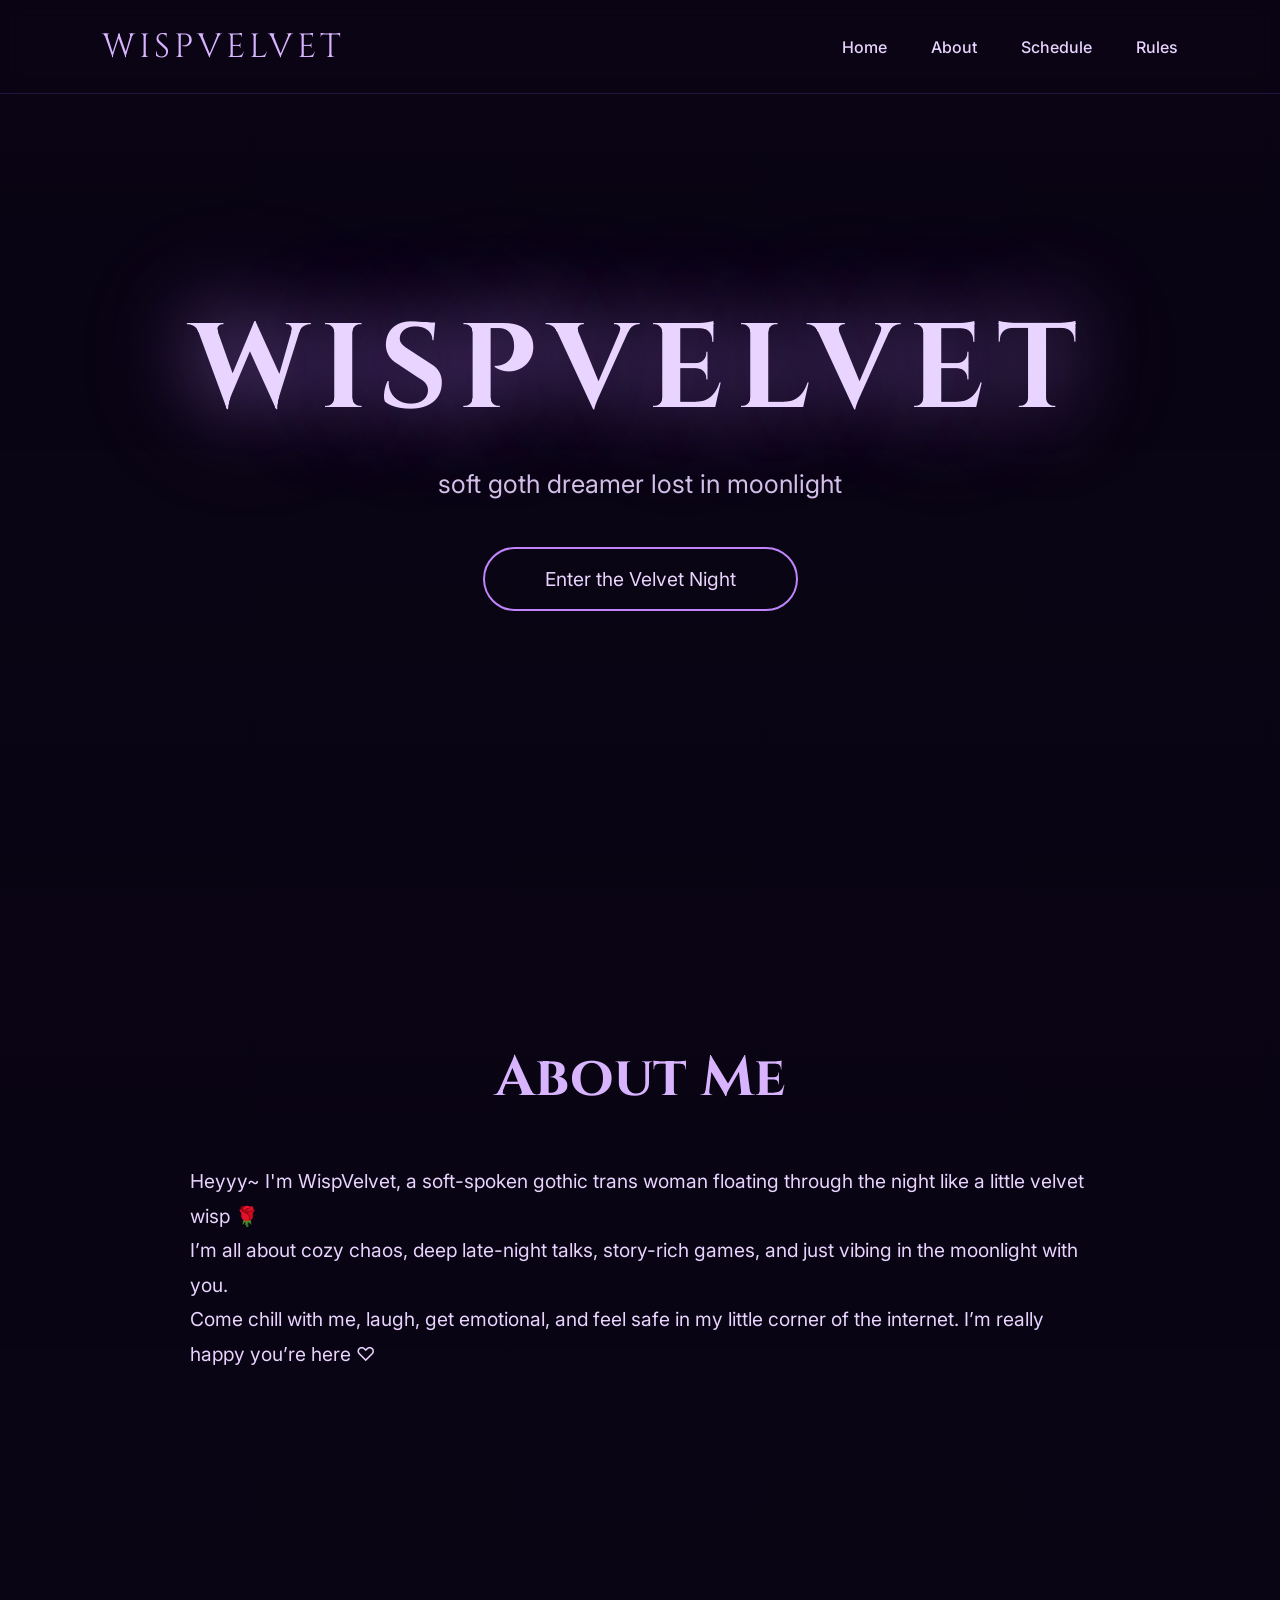
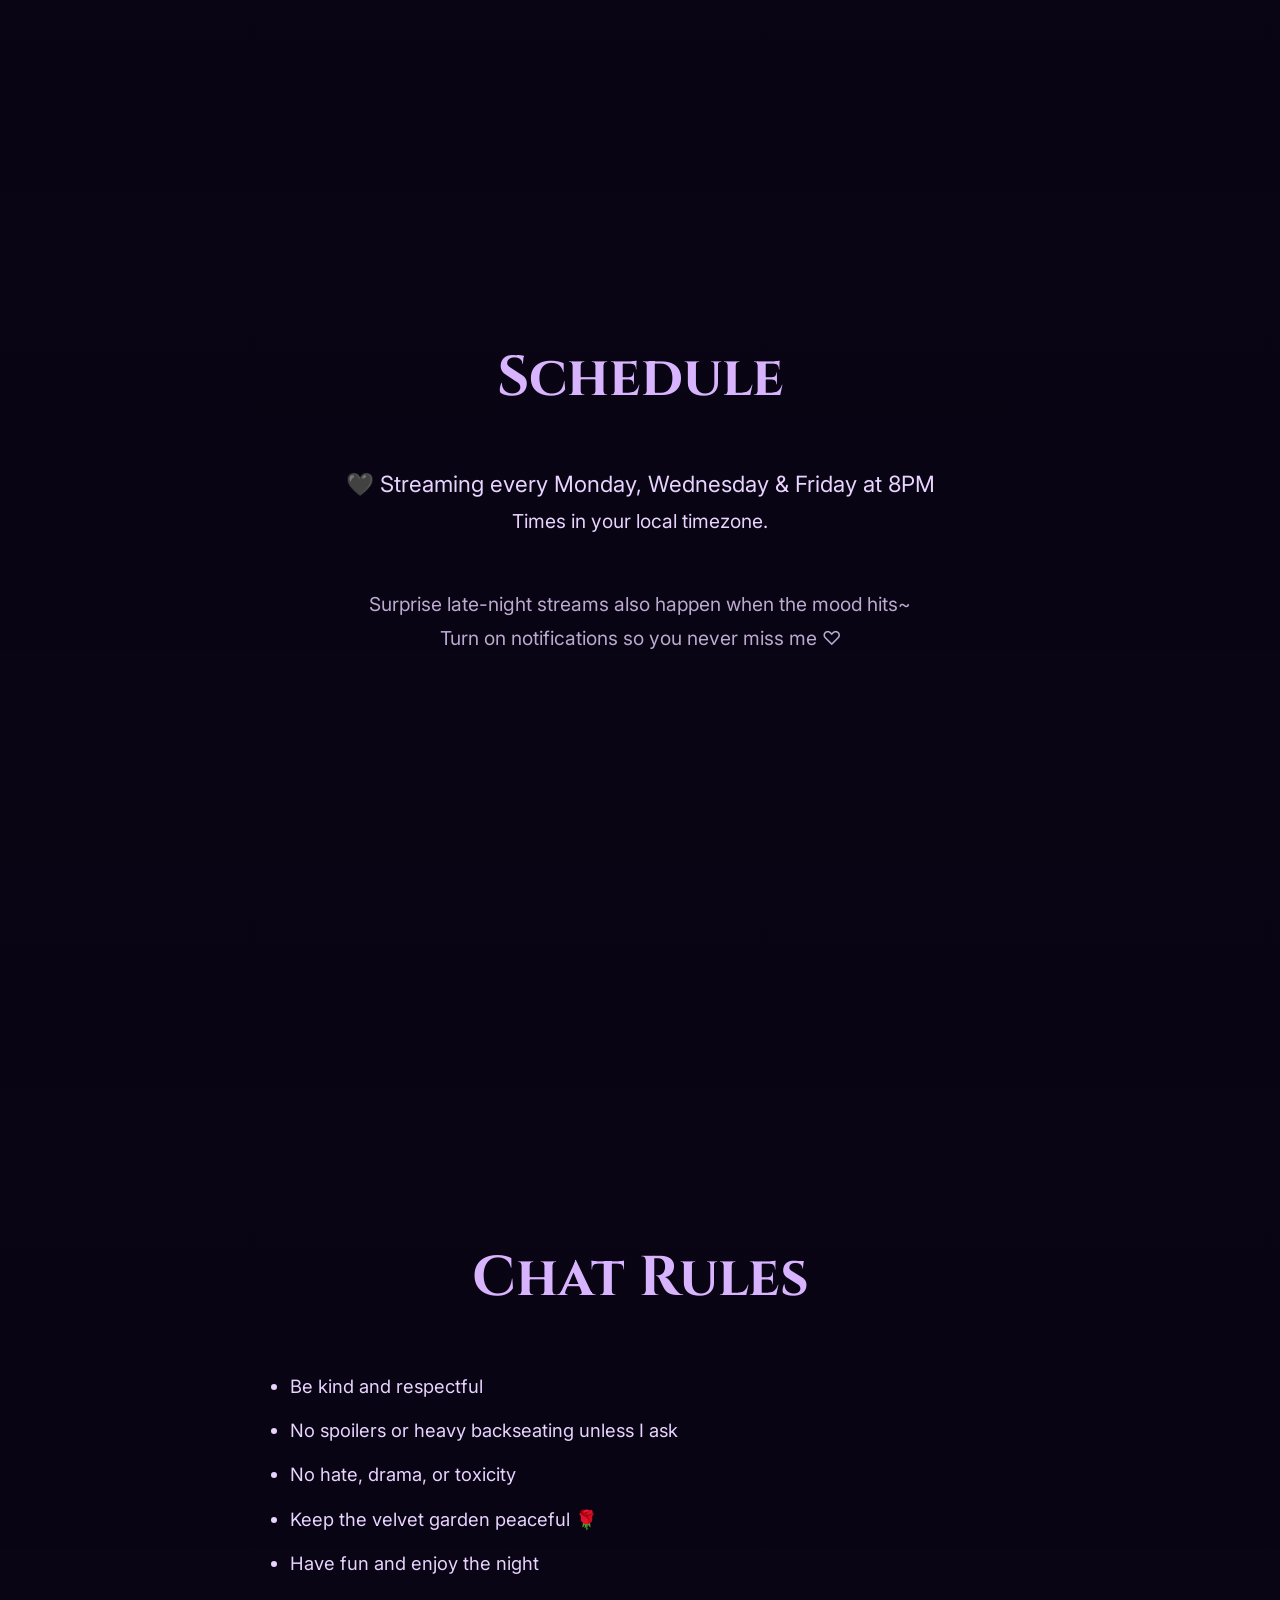
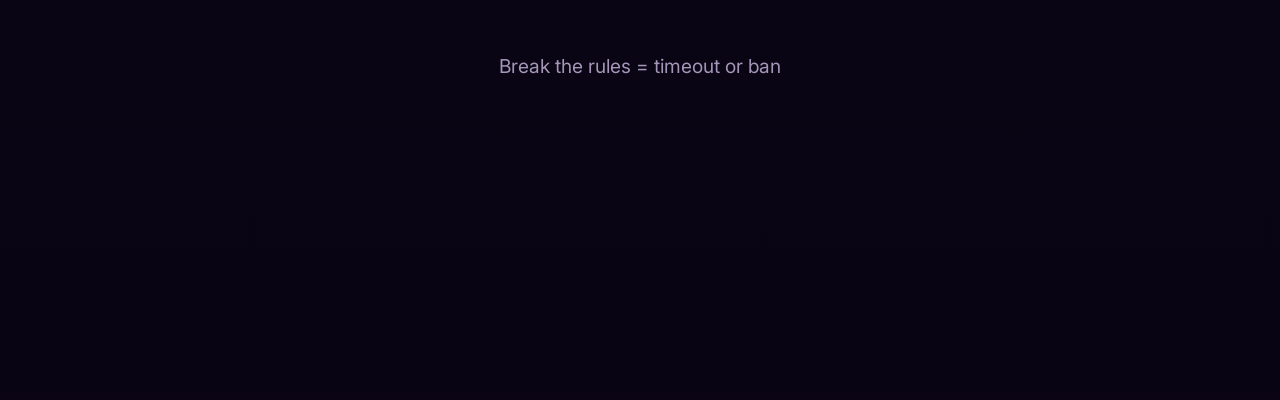
==== index.html @ eb444c5b "pretty particles" ====
<!DOCTYPE html>
<html lang="en">
<head>
    <meta charset="UTF-8">
    <meta name="viewport" content="width=device-width, initial-scale=1.0">
    <title>WispVelvet</title>
    <link href="https://fonts.googleapis.com/css2?family=Cinzel:wght@400;700&family=Inter:wght@300;400&display=swap" rel="stylesheet">
    <style>
        :root {
            --purple: #8b5cf6;
            --dark: #0a0514;
        }

        * { margin: 0; padding: 0; box-sizing: border-box; }

        html { scroll-behavior: smooth; }

        body {
            font-family: 'Inter', sans-serif;
            background: var(--dark);
            color: #e8d4ff;
            overflow-x: hidden;
        }

        /* Particles */
        .particles {
            position: fixed;
            top: 0; left: 0; width: 100%; height: 100%;
            pointer-events: none;
            z-index: 1;
        }

        .particle {
            position: absolute;
            background: #c084fc;
            border-radius: 50%;
            opacity: 0;
            animation: float linear infinite, fadeInOut linear infinite, driftTwinkle linear infinite;
        }

        @keyframes float {
            0% { transform: translateY(100vh) scale(0.6); }
            100% { transform: translateY(-100px) scale(1.4); }
        }

        @keyframes fadeInOut {
            0%, 100% { opacity: 0; }
            50% { opacity: 0.6; }
        }

        @keyframes driftTwinkle {
            0% { transform: translateX(0) scale(1); opacity: 0.2; }
            50% { transform: translateX(10px) scale(1.2); opacity: 0.6; }
            100% { transform: translateX(-10px) scale(0.9); opacity: 0; }
        }

        /* Header */
        header {
            position: fixed;
            top: 0; width: 100%;
            padding: 1.5rem 8%;
            display: flex;
            justify-content: space-between;
            align-items: center;
            background: rgba(10, 5, 20, 0.9);
            backdrop-filter: blur(10px);
            z-index: 100;
            border-bottom: 1px solid rgba(139, 92, 246, 0.2);
        }

        .logo {
            font-family: 'Cinzel', serif;
            font-size: 2.1rem;
            letter-spacing: 4px;
            color: #d8b4fe;
        }

        nav a {
            color: #e8d4ff;
            text-decoration: none;
            margin-left: 2.5rem;
            font-weight: 500;
        }

        nav a:hover { color: #c084fc; }

        /* Sections */
        section {
            min-height: 100vh;
            padding: 140px 8% 100px;
            position: relative;
            z-index: 2;
            background: linear-gradient(to bottom, rgba(10,5,20,0.9), rgba(10,5,20,0.7));
        }

        /* Hero */
        .hero {
            display: flex;
            flex-direction: column;
            justify-content: center;
            align-items: center;
            text-align: center;
            min-height: 100vh;
            padding: 0 8%;
            position: relative;
            z-index: 2;
        }

        .hero h1 {
            font-family: 'Cinzel', serif;
            font-size: 7.5rem;
            letter-spacing: 12px;
            text-shadow: 0 0 80px rgba(192,132,252,0.8), 0 0 150px rgba(192,132,252,0.3);
            animation: pulseGlow 3s infinite alternate;
        }

        @keyframes pulseGlow {
            0% { text-shadow: 0 0 80px rgba(192,132,252,0.6), 0 0 150px rgba(192,132,252,0.2); }
            100% { text-shadow: 0 0 120px rgba(192,132,252,1), 0 0 200px rgba(192,132,252,0.4); }
        }

        .hero p {
            font-size: 1.6rem;
            max-width: 720px;
            opacity: 0.9;
            margin: 1rem 0 2rem;
        }

        .btn {
            display: inline-block;
            padding: 18px 60px;
            border: 2px solid #c084fc;
            color: #e8d4ff;
            text-decoration: none;
            border-radius: 50px;
            font-size: 1.2rem;
            transition: all 0.4s;
            animation: floatBtn 3s infinite alternate;
            margin-top: 1rem;
        }

        .btn:hover {
            background: #c084fc;
            color: #0a0514;
            box-shadow: 0 0 50px rgba(192,132,252,0.9);
        }

        @keyframes floatBtn {
            0% { transform: translateY(0); }
            100% { transform: translateY(-8px); }
        }

        h2 {
            font-family: 'Cinzel', serif;
            font-size: 3.5rem;
            text-align: center;
            margin-bottom: 3rem;
            color: #d8b4fe;
        }

        .content {
            max-width: 900px;
            margin: 0 auto;
            line-height: 1.8;
            font-size: 1.2rem;
        }

        ul {
            line-height: 2.4;
            font-size: 1.15rem;
        }

        /* Responsive */
        @media (max-width: 768px) {
            .hero h1 { font-size: 4.5rem; letter-spacing: 6px; }
            nav a { margin-left: 1.2rem; }
        }
    </style>
</head>
<body>

    <div class="particles" id="particles"></div>

    <header>
        <div class="logo">WISPVELVET</div>
        <nav>
            <a href="#home">Home</a>
            <a href="#about">About</a>
            <a href="#schedule">Schedule</a>
            <a href="#rules">Rules</a>
        </nav>
    </header>

    <!-- HERO -->
    <section id="home" class="hero">
        <h1>WISPVELVET</h1>
        <p>soft goth dreamer lost in moonlight</p>
        <a href="#about" class="btn">Enter the Velvet Night</a>
    </section>

    <!-- ABOUT -->
    <section id="about">
        <h2>About Me</h2>
        <div class="content">
            <p>Heyyy~ I'm WispVelvet, a soft-spoken gothic trans woman floating through the night like a little velvet wisp 🌹</p>
            <p>I’m all about cozy chaos, deep late-night talks, story-rich games, and just vibing in the moonlight with you.</p>
            <p>Come chill with me, laugh, get emotional, and feel safe in my little corner of the internet. I’m really happy you’re here ♡</p>
        </div>
    </section>

    <!-- SCHEDULE -->
    <section id="schedule">
        <h2>Schedule</h2>
        <div class="content" style="text-align:center;">
            <p style="font-size:1.4rem;">🖤 Streaming every Monday, Wednesday & Friday at 8PM</p>
            <p>Times in your local timezone.</p>
            <p style="margin-top:3rem; opacity:0.8;">
                Surprise late-night streams also happen when the mood hits~<br>
                Turn on notifications so you never miss me ♡
            </p>
        </div>
    </section>

    <!-- RULES -->
    <section id="rules">
        <h2>Chat Rules</h2>
        <div class="content" style="max-width:700px; margin:0 auto;">
            <ul>
                <li>Be kind and respectful</li>
                <li>No spoilers or heavy backseating unless I ask</li>
                <li>No hate, drama, or toxicity</li>
                <li>Keep the velvet garden peaceful 🌹</li>
                <li>Have fun and enjoy the night</li>
            </ul>
            <p style="text-align:center; margin-top:4rem; opacity:0.7;">
                Break the rules = timeout or ban
            </p>
        </div>
    </section>

    <!-- PARTICLE SCRIPT -->
    <script>
        function createParticle() {
            const p = document.createElement('div');
            p.classList.add('particle');
            const size = Math.random() * 6 + 3;
            p.style.width = `${size}px`;
            p.style.height = `${size}px`;
            p.style.left = `${Math.random() * 100}vw`;
            
            const duration = Math.random() * 25 + 18;
            const driftDuration = duration * (0.8 + Math.random() * 0.4);
            
            p.style.animationDuration = `${duration}s, ${duration}s, ${driftDuration}s`;
            document.getElementById('particles').appendChild(p);
            
            setTimeout(() => p.remove(), duration * 1000);
        }

        setInterval(createParticle, 120);
        for(let i = 0; i < 35; i++) setTimeout(createParticle, i * 100);
    </script>

</body>
</html>
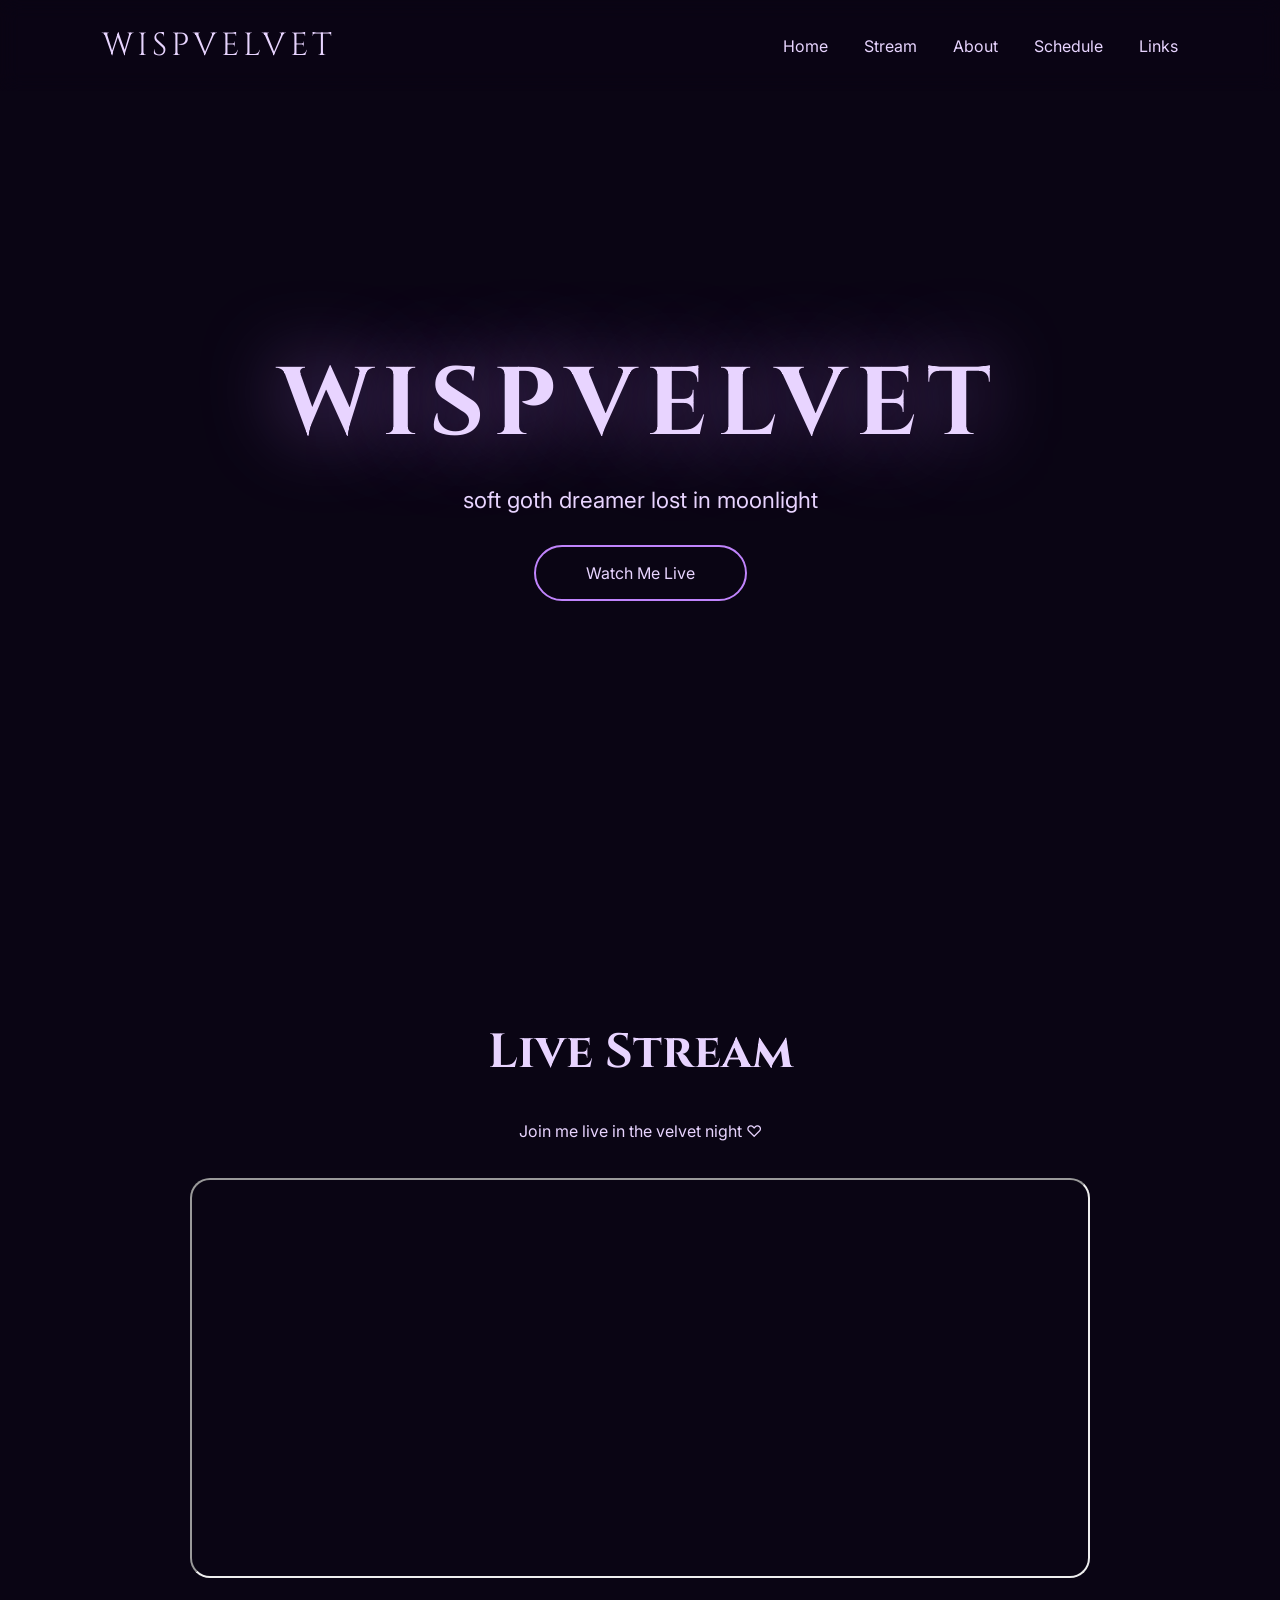
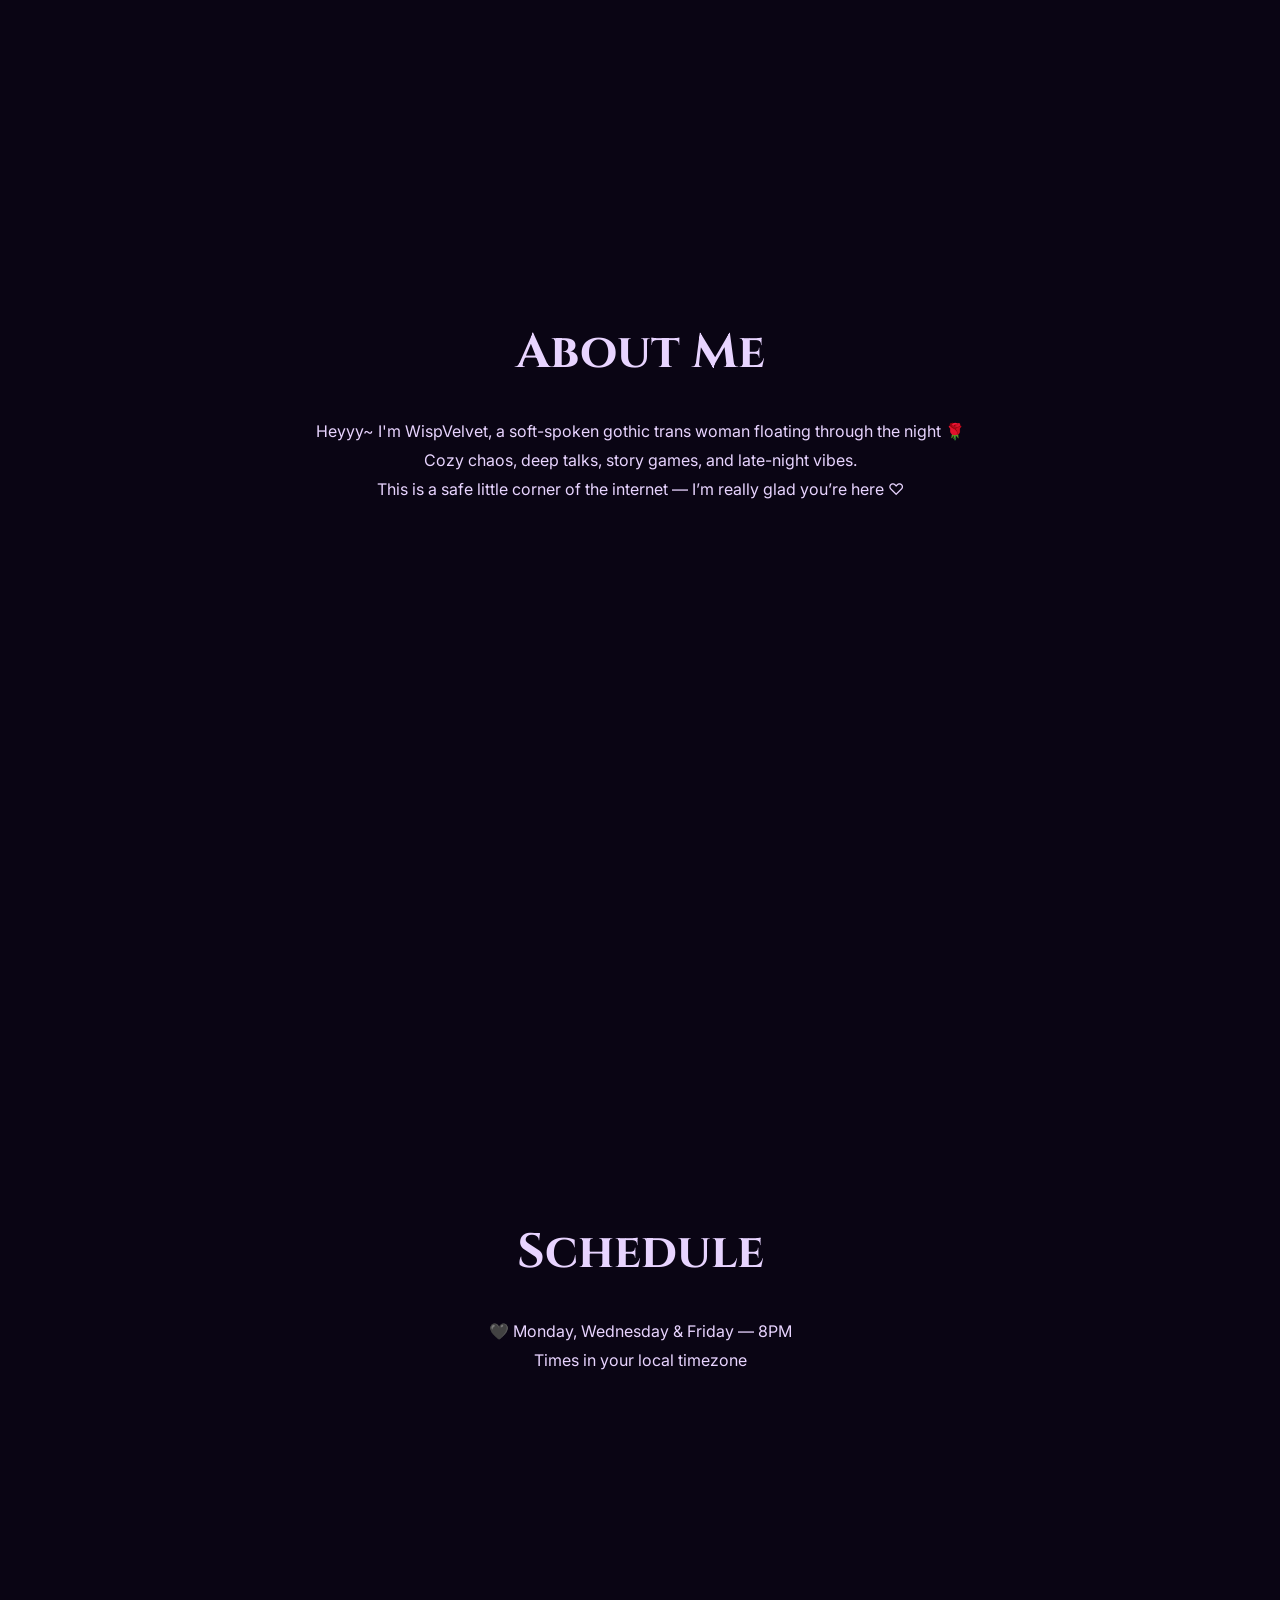
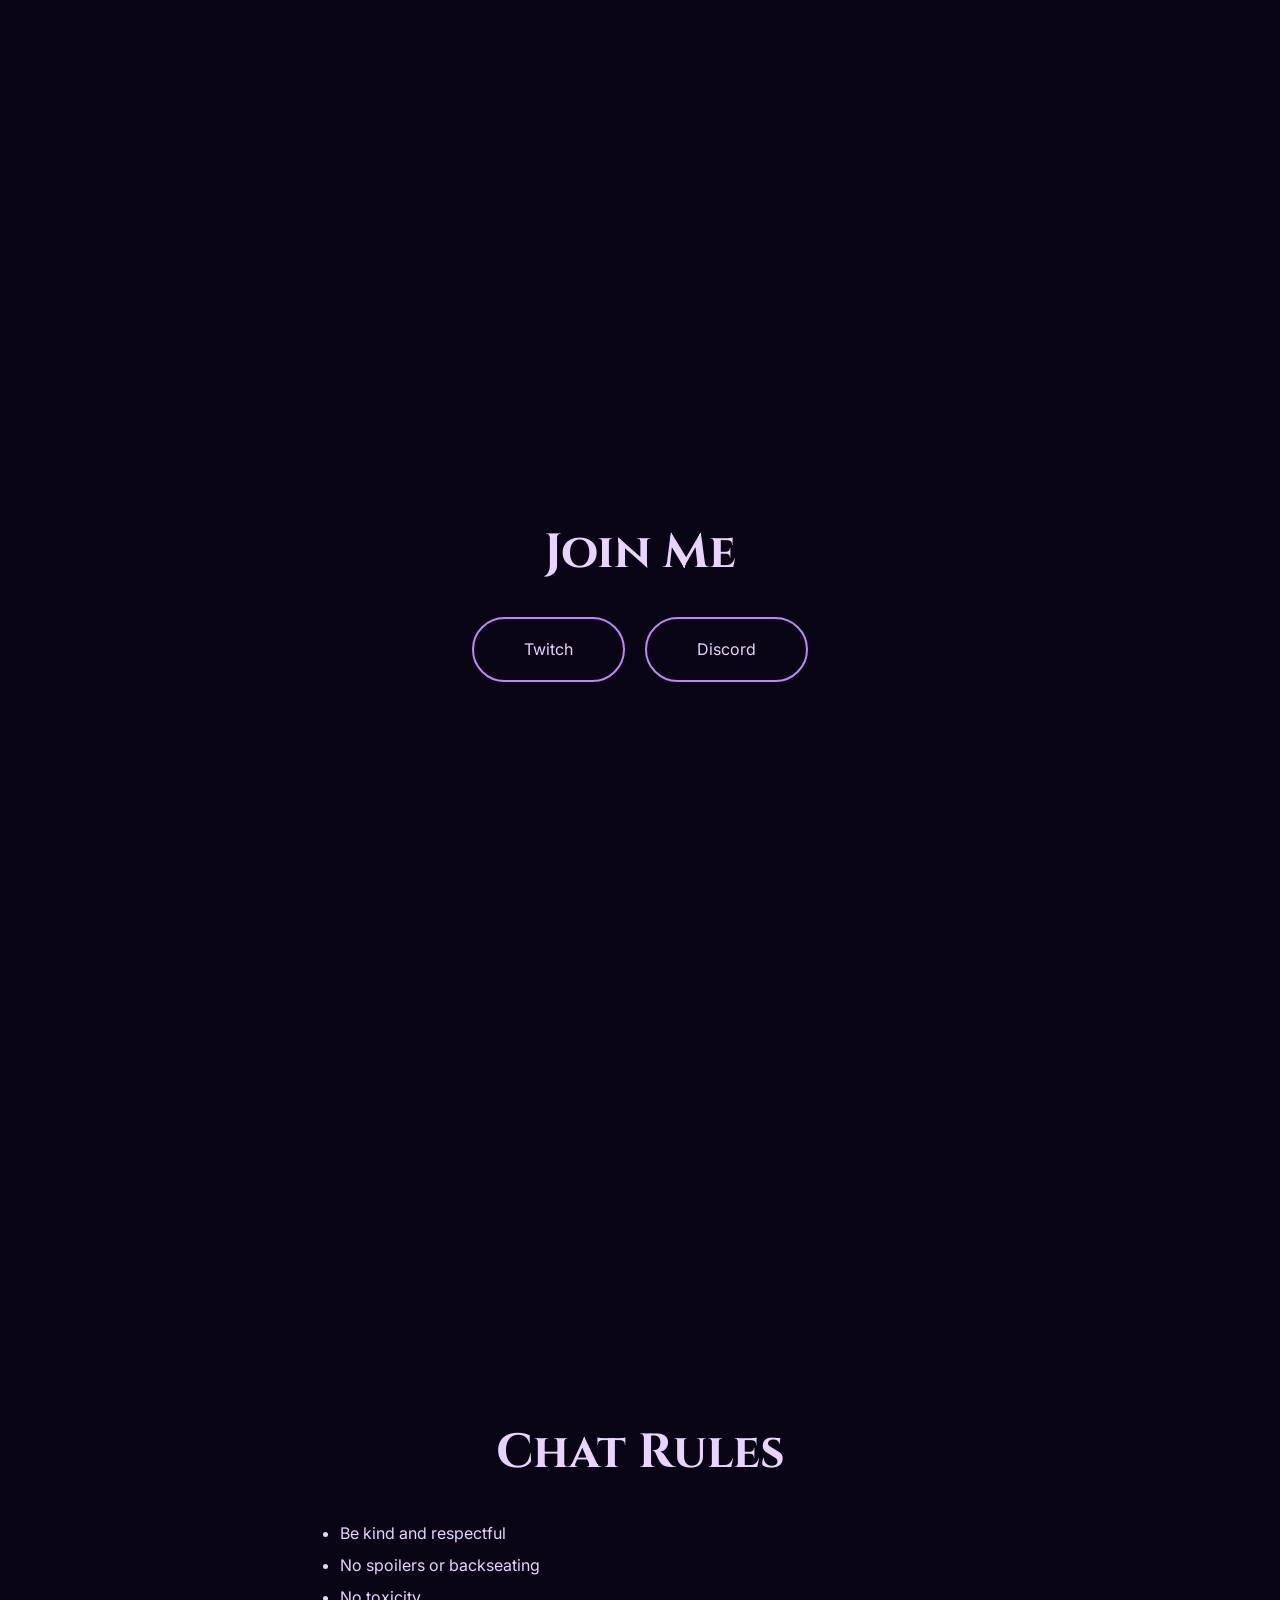
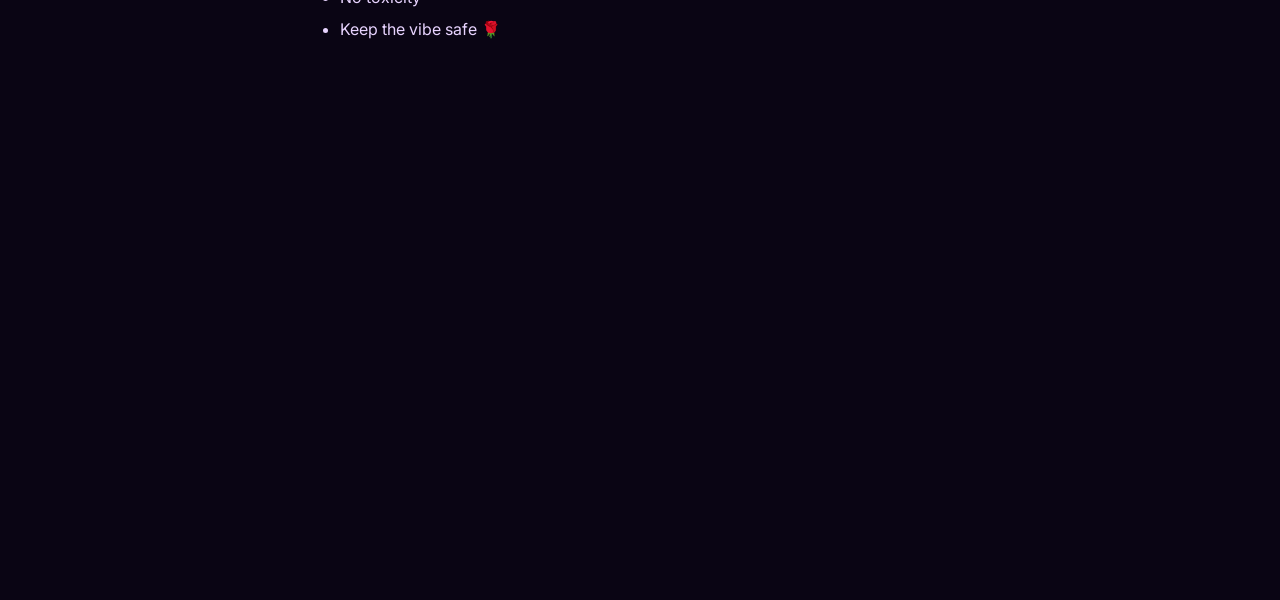
==== commit 2fe79761: "upgrades" ====
--- a/index.html
+++ b/index.html
@@ -1,265 +1,269 @@
 <!DOCTYPE html>
 <html lang="en">
 <head>
-    <meta charset="UTF-8">
-    <meta name="viewport" content="width=device-width, initial-scale=1.0">
-    <title>WispVelvet</title>
-    <link href="https://fonts.googleapis.com/css2?family=Cinzel:wght@400;700&family=Inter:wght@300;400&display=swap" rel="stylesheet">
-    <style>
-        :root {
-            --purple: #8b5cf6;
-            --dark: #0a0514;
-        }
-
-        * { margin: 0; padding: 0; box-sizing: border-box; }
-
-        html { scroll-behavior: smooth; }
-
-        body {
-            font-family: 'Inter', sans-serif;
-            background: var(--dark);
-            color: #e8d4ff;
-            overflow-x: hidden;
-        }
-
-        /* Particles */
-        .particles {
-            position: fixed;
-            top: 0; left: 0; width: 100%; height: 100%;
-            pointer-events: none;
-            z-index: 1;
-        }
-
-        .particle {
-            position: absolute;
-            background: #c084fc;
-            border-radius: 50%;
-            opacity: 0;
-            animation: float linear infinite, fadeInOut linear infinite, driftTwinkle linear infinite;
-        }
-
-        @keyframes float {
-            0% { transform: translateY(100vh) scale(0.6); }
-            100% { transform: translateY(-100px) scale(1.4); }
-        }
-
-        @keyframes fadeInOut {
-            0%, 100% { opacity: 0; }
-            50% { opacity: 0.6; }
-        }
-
-        @keyframes driftTwinkle {
-            0% { transform: translateX(0) scale(1); opacity: 0.2; }
-            50% { transform: translateX(10px) scale(1.2); opacity: 0.6; }
-            100% { transform: translateX(-10px) scale(0.9); opacity: 0; }
-        }
-
-        /* Header */
-        header {
-            position: fixed;
-            top: 0; width: 100%;
-            padding: 1.5rem 8%;
-            display: flex;
-            justify-content: space-between;
-            align-items: center;
-            background: rgba(10, 5, 20, 0.9);
-            backdrop-filter: blur(10px);
-            z-index: 100;
-            border-bottom: 1px solid rgba(139, 92, 246, 0.2);
-        }
-
-        .logo {
-            font-family: 'Cinzel', serif;
-            font-size: 2.1rem;
-            letter-spacing: 4px;
-            color: #d8b4fe;
-        }
-
-        nav a {
-            color: #e8d4ff;
-            text-decoration: none;
-            margin-left: 2.5rem;
-            font-weight: 500;
-        }
-
-        nav a:hover { color: #c084fc; }
-
-        /* Sections */
-        section {
-            min-height: 100vh;
-            padding: 140px 8% 100px;
-            position: relative;
-            z-index: 2;
-            background: linear-gradient(to bottom, rgba(10,5,20,0.9), rgba(10,5,20,0.7));
-        }
-
-        /* Hero */
-        .hero {
-            display: flex;
-            flex-direction: column;
-            justify-content: center;
-            align-items: center;
-            text-align: center;
-            min-height: 100vh;
-            padding: 0 8%;
-            position: relative;
-            z-index: 2;
-        }
-
-        .hero h1 {
-            font-family: 'Cinzel', serif;
-            font-size: 7.5rem;
-            letter-spacing: 12px;
-            text-shadow: 0 0 80px rgba(192,132,252,0.8), 0 0 150px rgba(192,132,252,0.3);
-            animation: pulseGlow 3s infinite alternate;
-        }
-
-        @keyframes pulseGlow {
-            0% { text-shadow: 0 0 80px rgba(192,132,252,0.6), 0 0 150px rgba(192,132,252,0.2); }
-            100% { text-shadow: 0 0 120px rgba(192,132,252,1), 0 0 200px rgba(192,132,252,0.4); }
-        }
-
-        .hero p {
-            font-size: 1.6rem;
-            max-width: 720px;
-            opacity: 0.9;
-            margin: 1rem 0 2rem;
-        }
-
-        .btn {
-            display: inline-block;
-            padding: 18px 60px;
-            border: 2px solid #c084fc;
-            color: #e8d4ff;
-            text-decoration: none;
-            border-radius: 50px;
-            font-size: 1.2rem;
-            transition: all 0.4s;
-            animation: floatBtn 3s infinite alternate;
-            margin-top: 1rem;
-        }
-
-        .btn:hover {
-            background: #c084fc;
-            color: #0a0514;
-            box-shadow: 0 0 50px rgba(192,132,252,0.9);
-        }
-
-        @keyframes floatBtn {
-            0% { transform: translateY(0); }
-            100% { transform: translateY(-8px); }
-        }
-
-        h2 {
-            font-family: 'Cinzel', serif;
-            font-size: 3.5rem;
-            text-align: center;
-            margin-bottom: 3rem;
-            color: #d8b4fe;
-        }
-
-        .content {
-            max-width: 900px;
-            margin: 0 auto;
-            line-height: 1.8;
-            font-size: 1.2rem;
-        }
-
-        ul {
-            line-height: 2.4;
-            font-size: 1.15rem;
-        }
-
-        /* Responsive */
-        @media (max-width: 768px) {
-            .hero h1 { font-size: 4.5rem; letter-spacing: 6px; }
-            nav a { margin-left: 1.2rem; }
-        }
-    </style>
+<meta charset="UTF-8">
+<meta name="viewport" content="width=device-width, initial-scale=1.0">
+<title>WispVelvet</title>
+
+<link href="https://fonts.googleapis.com/css2?family=Cinzel:wght@400;700&family=Inter:wght@300;400&display=swap" rel="stylesheet">
+
+<style>
+:root {
+    --purple: #c084fc;
+    --dark: #0a0514;
+}
+
+* { margin: 0; padding: 0; box-sizing: border-box; }
+html { scroll-behavior: smooth; }
+
+body {
+    font-family: 'Inter', sans-serif;
+    background: var(--dark);
+    color: #e8d4ff;
+    overflow-x: hidden;
+}
+
+/* HEADER */
+header {
+    position: fixed;
+    top: 0;
+    width: 100%;
+    padding: 1.5rem 8%;
+    display: flex;
+    justify-content: space-between;
+    align-items: center;
+    background: rgba(10,5,20,0.9);
+    backdrop-filter: blur(10px);
+    z-index: 100;
+}
+
+.logo {
+    font-family: 'Cinzel', serif;
+    font-size: 2rem;
+    letter-spacing: 4px;
+}
+
+nav a {
+    margin-left: 2rem;
+    color: #e8d4ff;
+    text-decoration: none;
+}
+
+nav a:hover { color: var(--purple); }
+
+/* SECTIONS */
+section {
+    min-height: 100vh;
+    padding: 120px 8% 80px;
+}
+
+/* HERO */
+.hero {
+    display: flex;
+    flex-direction: column;
+    justify-content: center;
+    align-items: center;
+    text-align: center;
+
+    min-height: 100vh;
+}
+
+.hero h1 {
+    font-family: 'Cinzel';
+    font-size: 6rem;
+    letter-spacing: 10px;
+
+    text-shadow: 0 0 80px rgba(192,132,252,0.7);
+}
+
+.hero p {
+    font-size: 1.4rem;
+    margin: 1rem 0 2rem;
+}
+
+/* BUTTON */
+.btn {
+    display: inline-block;
+    padding: 16px 50px;
+    border: 2px solid var(--purple);
+    border-radius: 50px;
+    text-decoration: none;
+    color: #e8d4ff;
+    transition: 0.3s;
+}
+
+.btn:hover {
+    background: var(--purple);
+    color: #0a0514;
+    box-shadow: 0 0 40px rgba(192,132,252,0.8);
+}
+
+/* TITLES */
+h2 {
+    font-family: 'Cinzel';
+    font-size: 3rem;
+    text-align: center;
+    margin-bottom: 2rem;
+}
+
+/* CONTENT */
+.content {
+    max-width: 900px;
+    margin: auto;
+    text-align: center;
+    line-height: 1.8;
+}
+
+/* STREAM */
+iframe {
+    border-radius: 20px;
+    margin-top: 2rem;
+}
+
+/* LINKS */
+.link-buttons {
+    display: flex;
+    justify-content: center;
+    gap: 20px;
+    flex-wrap: wrap;
+    margin-top: 2rem;
+}
+
+/* RULES */
+ul {
+    text-align: left;
+    max-width: 600px;
+    margin: auto;
+    line-height: 2;
+}
+
+/* PARTICLES */
+.particles {
+    position: fixed;
+    width: 100%;
+    height: 100%;
+    z-index: 0;
+    pointer-events: none;
+}
+
+.particle {
+    position: absolute;
+    background: var(--purple);
+    border-radius: 50%;
+    opacity: 0;
+    animation: float 20s linear infinite;
+}
+
+@keyframes float {
+    0% { transform: translateY(100vh); opacity: 0; }
+    50% { opacity: 0.6; }
+    100% { transform: translateY(-100px); opacity: 0; }
+}
+
+/* MOBILE */
+@media(max-width:768px) {
+    .hero h1 { font-size: 3.5rem; }
+}
+</style>
 </head>
+
 <body>
 
-    <div class="particles" id="particles"></div>
-
-    <header>
-        <div class="logo">WISPVELVET</div>
-        <nav>
-            <a href="#home">Home</a>
-            <a href="#about">About</a>
-            <a href="#schedule">Schedule</a>
-            <a href="#rules">Rules</a>
-        </nav>
-    </header>
-
-    <!-- HERO -->
-    <section id="home" class="hero">
-        <h1>WISPVELVET</h1>
-        <p>soft goth dreamer lost in moonlight</p>
-        <a href="#about" class="btn">Enter the Velvet Night</a>
-    </section>
-
-    <!-- ABOUT -->
-    <section id="about">
-        <h2>About Me</h2>
-        <div class="content">
-            <p>Heyyy~ I'm WispVelvet, a soft-spoken gothic trans woman floating through the night like a little velvet wisp 🌹</p>
-            <p>I’m all about cozy chaos, deep late-night talks, story-rich games, and just vibing in the moonlight with you.</p>
-            <p>Come chill with me, laugh, get emotional, and feel safe in my little corner of the internet. I’m really happy you’re here ♡</p>
+<div class="particles" id="particles"></div>
+
+<header>
+    <div class="logo">WISPVELVET</div>
+    <nav>
+        <a href="#home">Home</a>
+        <a href="#stream">Stream</a>
+        <a href="#about">About</a>
+        <a href="#schedule">Schedule</a>
+        <a href="#links">Links</a>
+    </nav>
+</header>
+
+<!-- HERO -->
+<section id="home" class="hero">
+    <h1>WISPVELVET</h1>
+    <p>soft goth dreamer lost in moonlight</p>
+    <a href="#stream" class="btn">Watch Me Live</a>
+</section>
+
+<!-- STREAM -->
+<section id="stream">
+    <h2>Live Stream</h2>
+    <div class="content">
+        <p>Join me live in the velvet night ♡</p>
+
+        <iframe
+            src="https://player.twitch.tv/?channel=wispvelvet&parent=localhost"
+            height="400"
+            width="100%"
+            allowfullscreen>
+        </iframe>
+    </div>
+</section>
+
+<!-- ABOUT -->
+<section id="about">
+    <h2>About Me</h2>
+    <div class="content">
+        <p>Heyyy~ I'm WispVelvet, a soft-spoken gothic trans woman floating through the night 🌹</p>
+        <p>Cozy chaos, deep talks, story games, and late-night vibes.</p>
+        <p>This is a safe little corner of the internet — I’m really glad you’re here ♡</p>
+    </div>
+</section>
+
+<!-- SCHEDULE -->
+<section id="schedule">
+    <h2>Schedule</h2>
+    <div class="content">
+        <p>🖤 Monday, Wednesday & Friday — 8PM</p>
+        <p>Times in your local timezone</p>
+    </div>
+</section>
+
+<!-- LINKS -->
+<section id="links">
+    <h2>Join Me</h2>
+    <div class="content">
+        <div class="link-buttons">
+            <a href="https://www.twitch.tv/wispvelvet" class="btn">Twitch</a>
+            <a href="https://discord.gg/R5GasE7aXp" class="btn">Discord</a>
         </div>
-    </section>
-
-    <!-- SCHEDULE -->
-    <section id="schedule">
-        <h2>Schedule</h2>
-        <div class="content" style="text-align:center;">
-            <p style="font-size:1.4rem;">🖤 Streaming every Monday, Wednesday & Friday at 8PM</p>
-            <p>Times in your local timezone.</p>
-            <p style="margin-top:3rem; opacity:0.8;">
-                Surprise late-night streams also happen when the mood hits~<br>
-                Turn on notifications so you never miss me ♡
-            </p>
-        </div>
-    </section>
-
-    <!-- RULES -->
-    <section id="rules">
-        <h2>Chat Rules</h2>
-        <div class="content" style="max-width:700px; margin:0 auto;">
-            <ul>
-                <li>Be kind and respectful</li>
-                <li>No spoilers or heavy backseating unless I ask</li>
-                <li>No hate, drama, or toxicity</li>
-                <li>Keep the velvet garden peaceful 🌹</li>
-                <li>Have fun and enjoy the night</li>
-            </ul>
-            <p style="text-align:center; margin-top:4rem; opacity:0.7;">
-                Break the rules = timeout or ban
-            </p>
-        </div>
-    </section>
-
-    <!-- PARTICLE SCRIPT -->
-    <script>
-        function createParticle() {
-            const p = document.createElement('div');
-            p.classList.add('particle');
-            const size = Math.random() * 6 + 3;
-            p.style.width = `${size}px`;
-            p.style.height = `${size}px`;
-            p.style.left = `${Math.random() * 100}vw`;
-            
-            const duration = Math.random() * 25 + 18;
-            const driftDuration = duration * (0.8 + Math.random() * 0.4);
-            
-            p.style.animationDuration = `${duration}s, ${duration}s, ${driftDuration}s`;
-            document.getElementById('particles').appendChild(p);
-            
-            setTimeout(() => p.remove(), duration * 1000);
-        }
-
-        setInterval(createParticle, 120);
-        for(let i = 0; i < 35; i++) setTimeout(createParticle, i * 100);
-    </script>
+    </div>
+</section>
+
+<!-- RULES -->
+<section id="rules">
+    <h2>Chat Rules</h2>
+    <ul>
+        <li>Be kind and respectful</li>
+        <li>No spoilers or backseating</li>
+        <li>No toxicity</li>
+        <li>Keep the vibe safe 🌹</li>
+    </ul>
+</section>
+
+<!-- PARTICLES SCRIPT -->
+<script>
+function createParticle() {
+    const p = document.createElement('div');
+    p.classList.add('particle');
+
+    const size = Math.random() * 5 + 2;
+    p.style.width = size + 'px';
+    p.style.height = size + 'px';
+
+    p.style.left = Math.random() * 100 + 'vw';
+
+    document.getElementById('particles').appendChild(p);
+
+    setTimeout(() => p.remove(), 20000);
+}
+
+setInterval(createParticle, 300);
+</script>
 
 </body>
 </html>
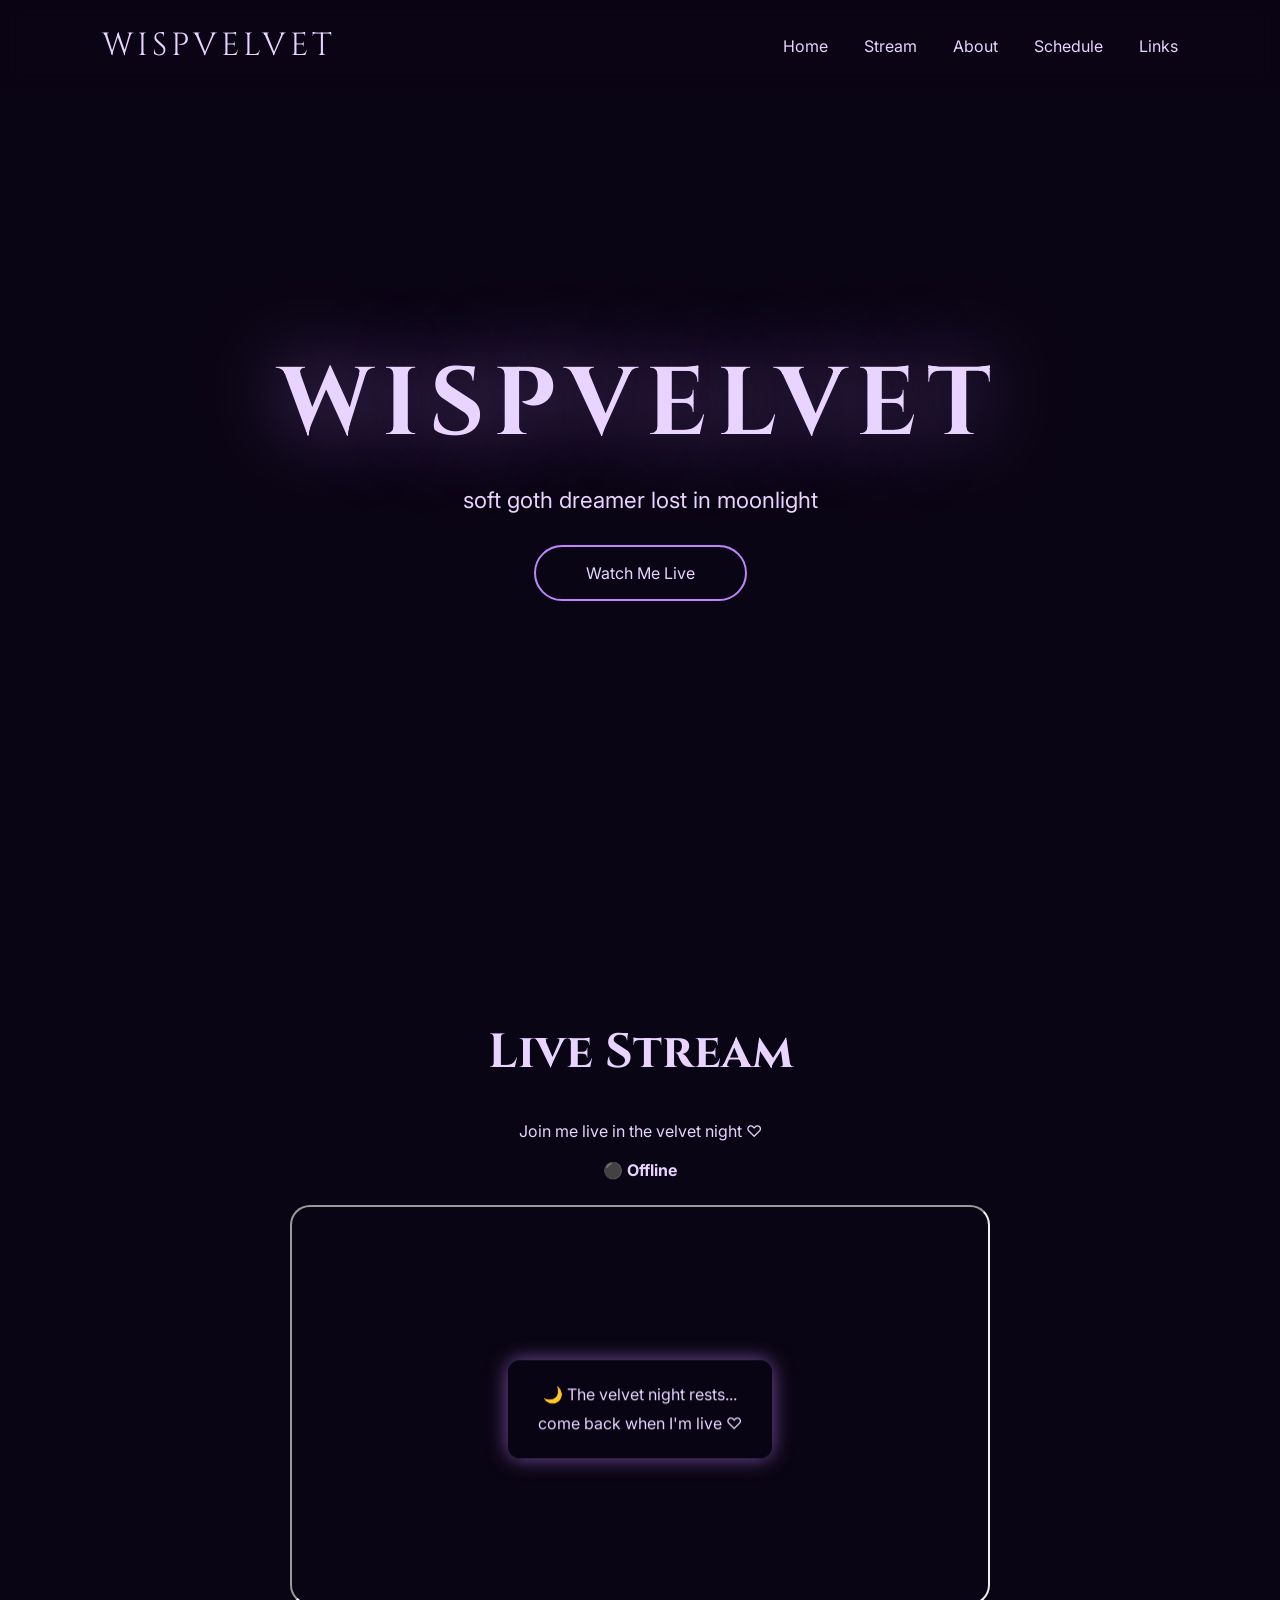
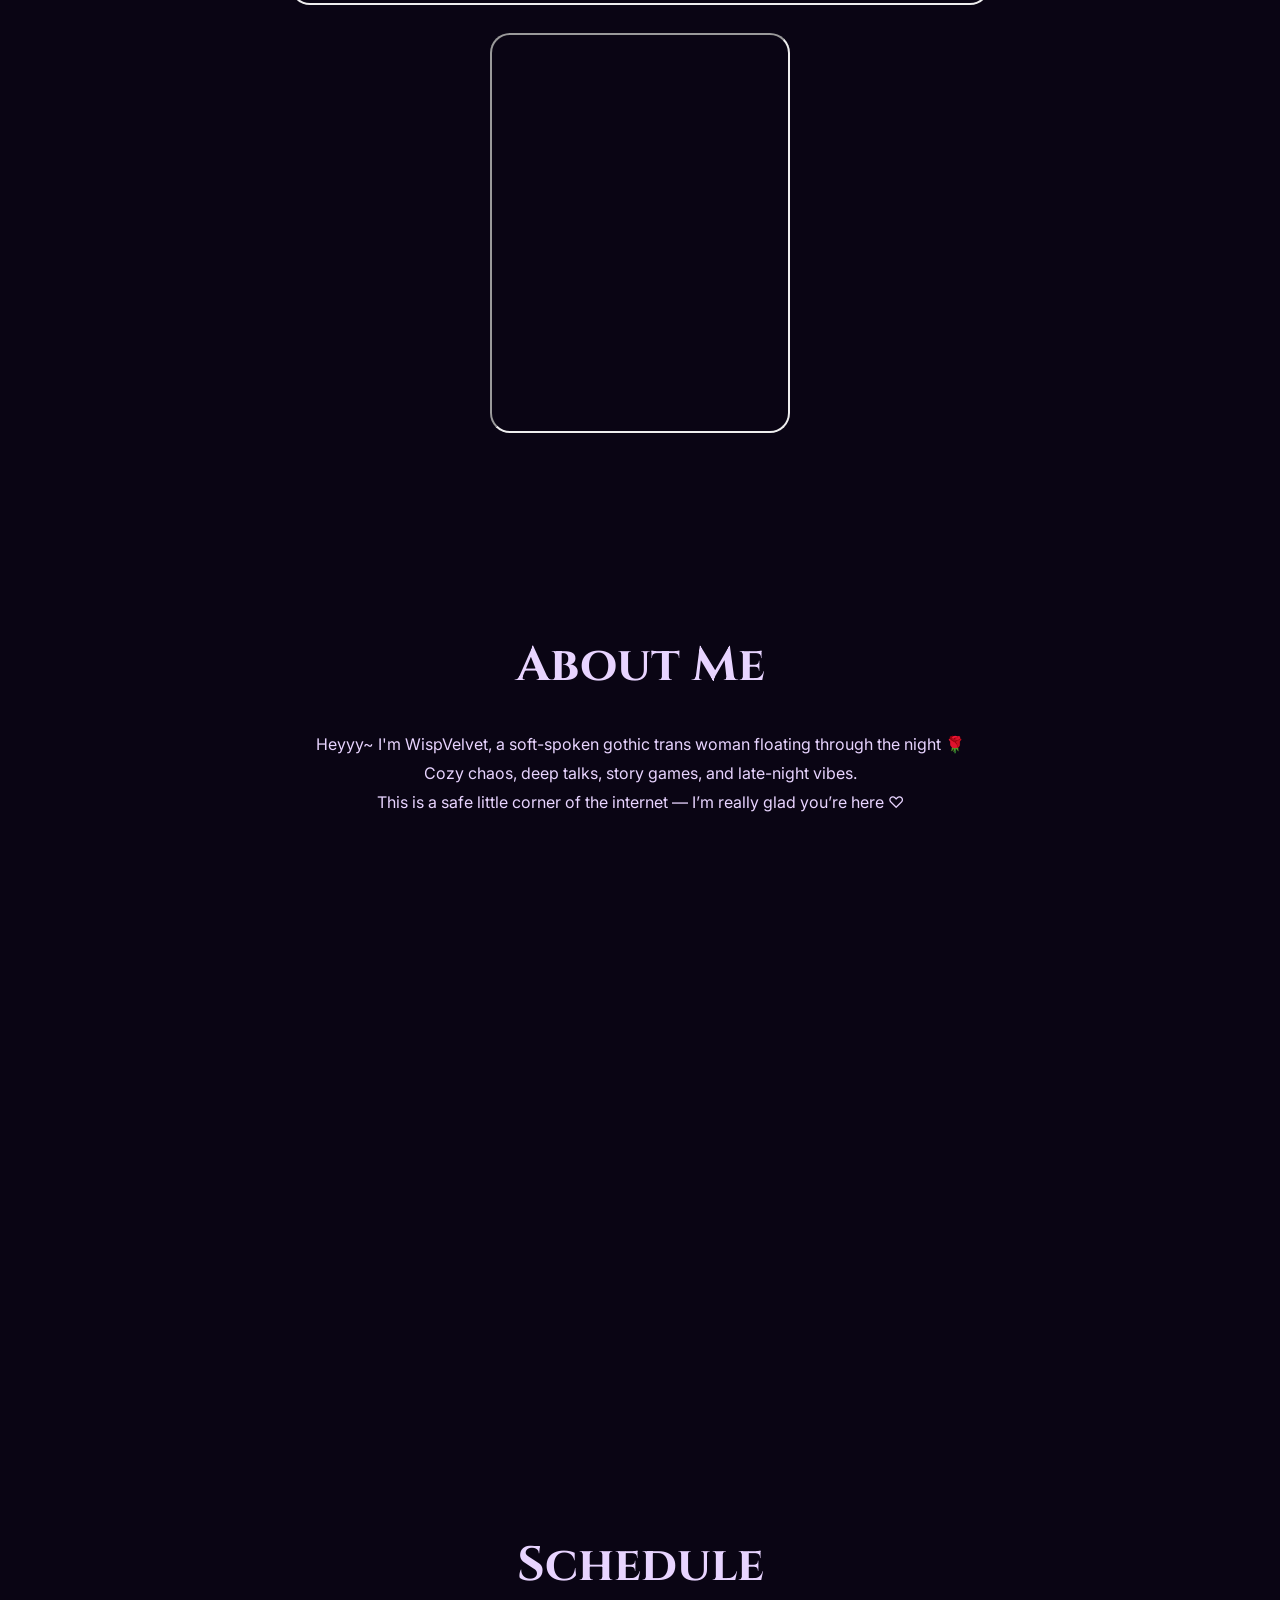
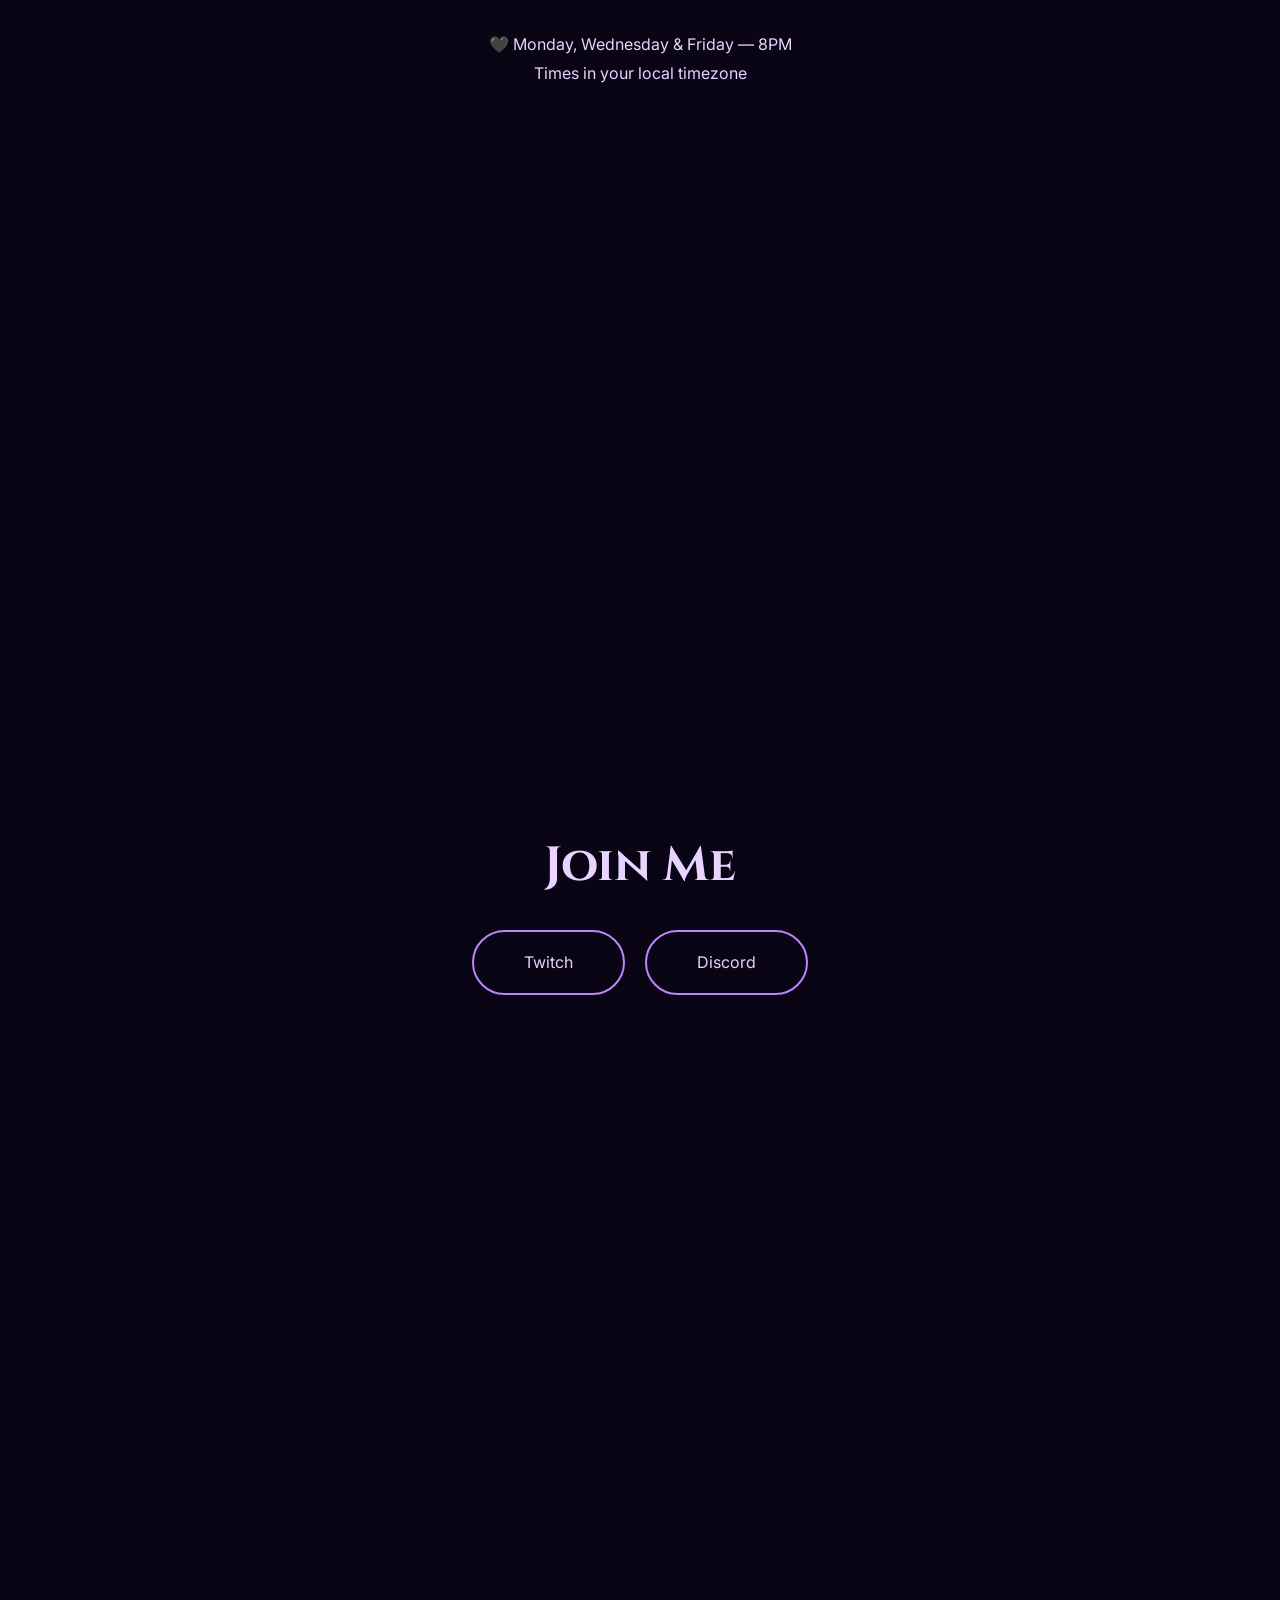
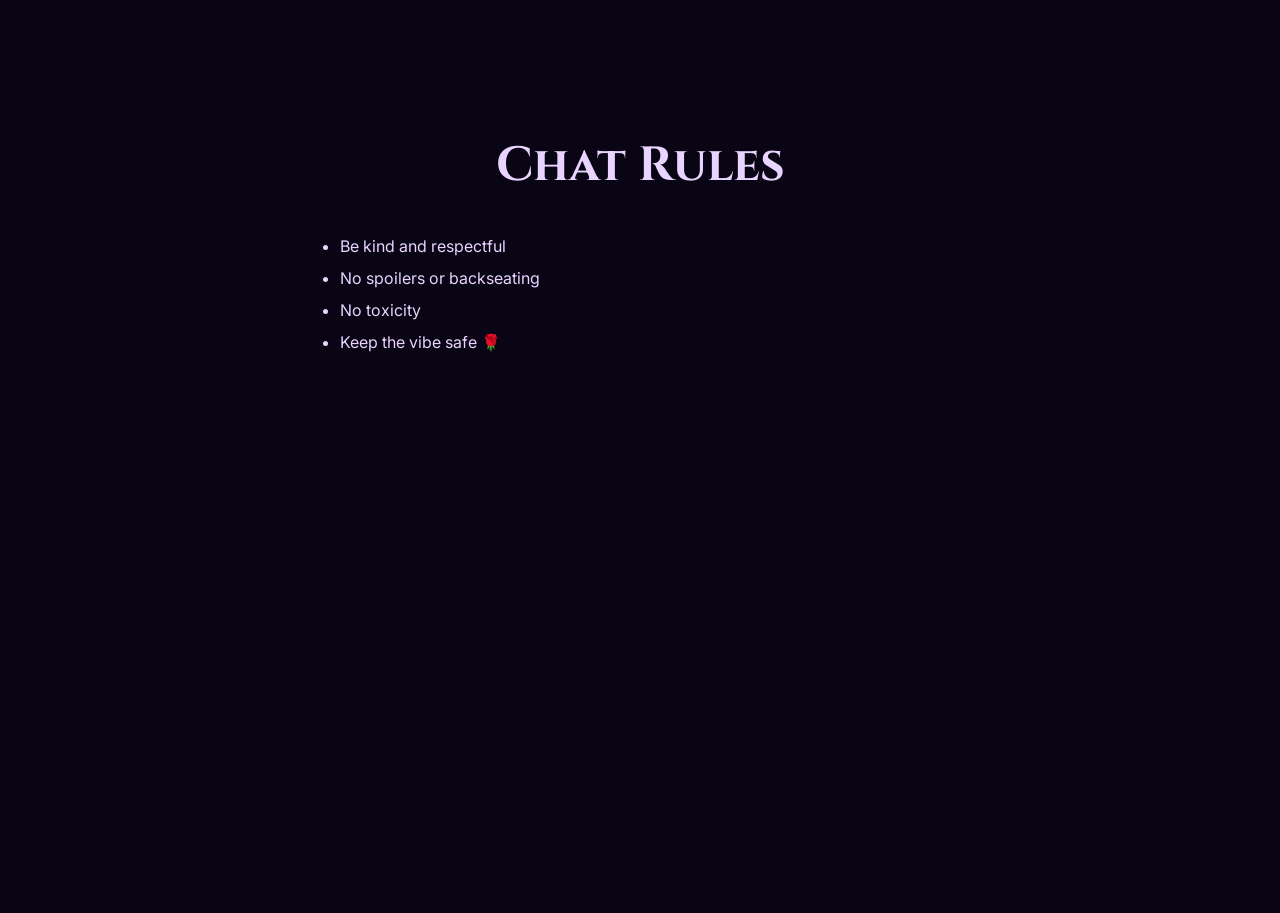
==== commit bf28fd4a: "updated some stuff" ====
--- a/index.html
+++ b/index.html
@@ -49,7 +49,10 @@
     text-decoration: none;
 }
 
-nav a:hover { color: var(--purple); }
+nav a:hover { 
+    color: var(--purple); 
+    text-shadow: 0 0 10px var(--purple);
+}
 
 /* SECTIONS */
 section {
@@ -64,7 +67,6 @@
     justify-content: center;
     align-items: center;
     text-align: center;
-
     min-height: 100vh;
 }
 
@@ -72,7 +74,6 @@
     font-family: 'Cinzel';
     font-size: 6rem;
     letter-spacing: 10px;
-
     text-shadow: 0 0 80px rgba(192,132,252,0.7);
 }
 
@@ -114,10 +115,46 @@
     line-height: 1.8;
 }
 
-/* STREAM */
+/* STREAM LAYOUT */
+.stream-flex {
+    display: flex;
+    gap: 20px;
+    flex-wrap: wrap;
+    justify-content: center;
+    margin-top: 20px;
+}
+
+.player {
+    width: 700px;
+    height: 400px;
+}
+
+.chat {
+    width: 300px;
+    height: 400px;
+}
+
+.stream-wrapper {
+    position: relative;
+}
+
 iframe {
     border-radius: 20px;
-    margin-top: 2rem;
+}
+
+/* OFFLINE OVERLAY */
+.offline-overlay {
+    position: absolute;
+    top: 50%;
+    left: 50%;
+    transform: translate(-50%, -50%);
+    background: rgba(10,5,20,0.85);
+    padding: 20px 30px;
+    border-radius: 12px;
+    backdrop-filter: blur(10px);
+    box-shadow: 0 0 20px rgba(192,132,252,0.6);
+    display: none;
+    text-align: center;
 }
 
 /* LINKS */
@@ -137,6 +174,12 @@
     line-height: 2;
 }
 
+/* LIVE STATUS */
+#liveStatus {
+    margin-top: 10px;
+    font-weight: bold;
+}
+
 /* PARTICLES */
 .particles {
     position: fixed;
@@ -163,6 +206,7 @@
 /* MOBILE */
 @media(max-width:768px) {
     .hero h1 { font-size: 3.5rem; }
+    .player, .chat { width: 100%; }
 }
 </style>
 </head>
@@ -195,12 +239,29 @@
     <div class="content">
         <p>Join me live in the velvet night ♡</p>
 
-        <iframe
-            src="https://player.twitch.tv/?channel=wispvelvet&parent=localhost"
-            height="400"
-            width="100%"
-            allowfullscreen>
-        </iframe>
+        <p id="liveStatus">⚫ Offline</p>
+
+        <div class="stream-flex">
+
+            <div class="stream-wrapper">
+                <iframe
+                  class="player"
+                  src="https://player.twitch.tv/?channel=wispvelvet&parent=wispvelvet-spec.github.io"
+                  allowfullscreen>
+                </iframe>
+
+                <div class="offline-overlay" id="offlineOverlay">
+                    🌙 The velvet night rests...<br>
+                    come back when I'm live ♡
+                </div>
+            </div>
+
+            <iframe
+              class="chat"
+              src="https://www.twitch.tv/embed/wispvelvet/chat?parent=wispvelvet-spec.github.io">
+            </iframe>
+
+        </div>
     </div>
 </section>
 
@@ -254,16 +315,30 @@
     const size = Math.random() * 5 + 2;
     p.style.width = size + 'px';
     p.style.height = size + 'px';
-
     p.style.left = Math.random() * 100 + 'vw';
 
     document.getElementById('particles').appendChild(p);
 
     setTimeout(() => p.remove(), 20000);
 }
-
 setInterval(createParticle, 300);
 </script>
 
+<!-- LIVE STATUS SCRIPT -->
+<script>
+fetch("https://decapi.me/twitch/uptime/wispvelvet")
+  .then(res => res.text())
+  .then(data => {
+    if (!data.includes("offline")) {
+      document.getElementById("liveStatus").innerText = "🔴 LIVE NOW";
+    } else {
+      document.getElementById("offlineOverlay").style.display = "block";
+    }
+  })
+  .catch(() => {
+    document.getElementById("offlineOverlay").style.display = "block";
+  });
+</script>
+
 </body>
 </html>
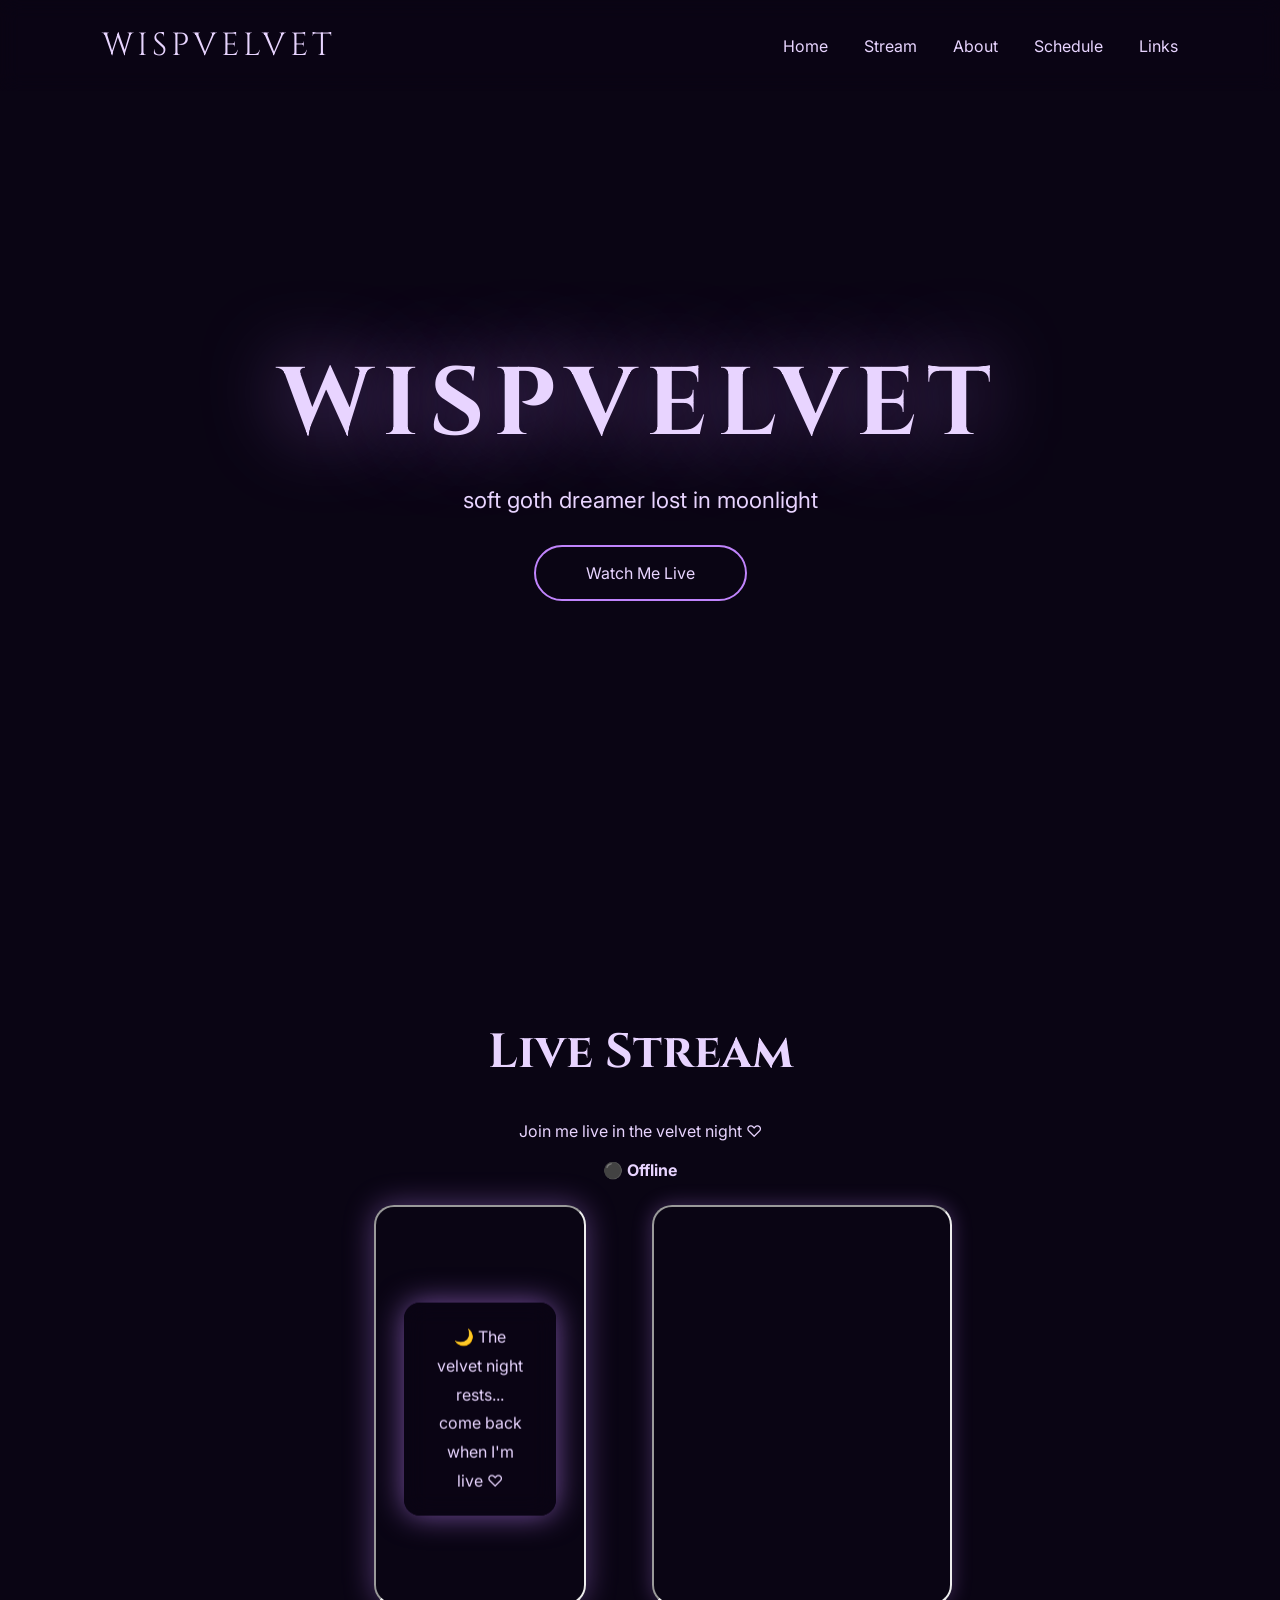
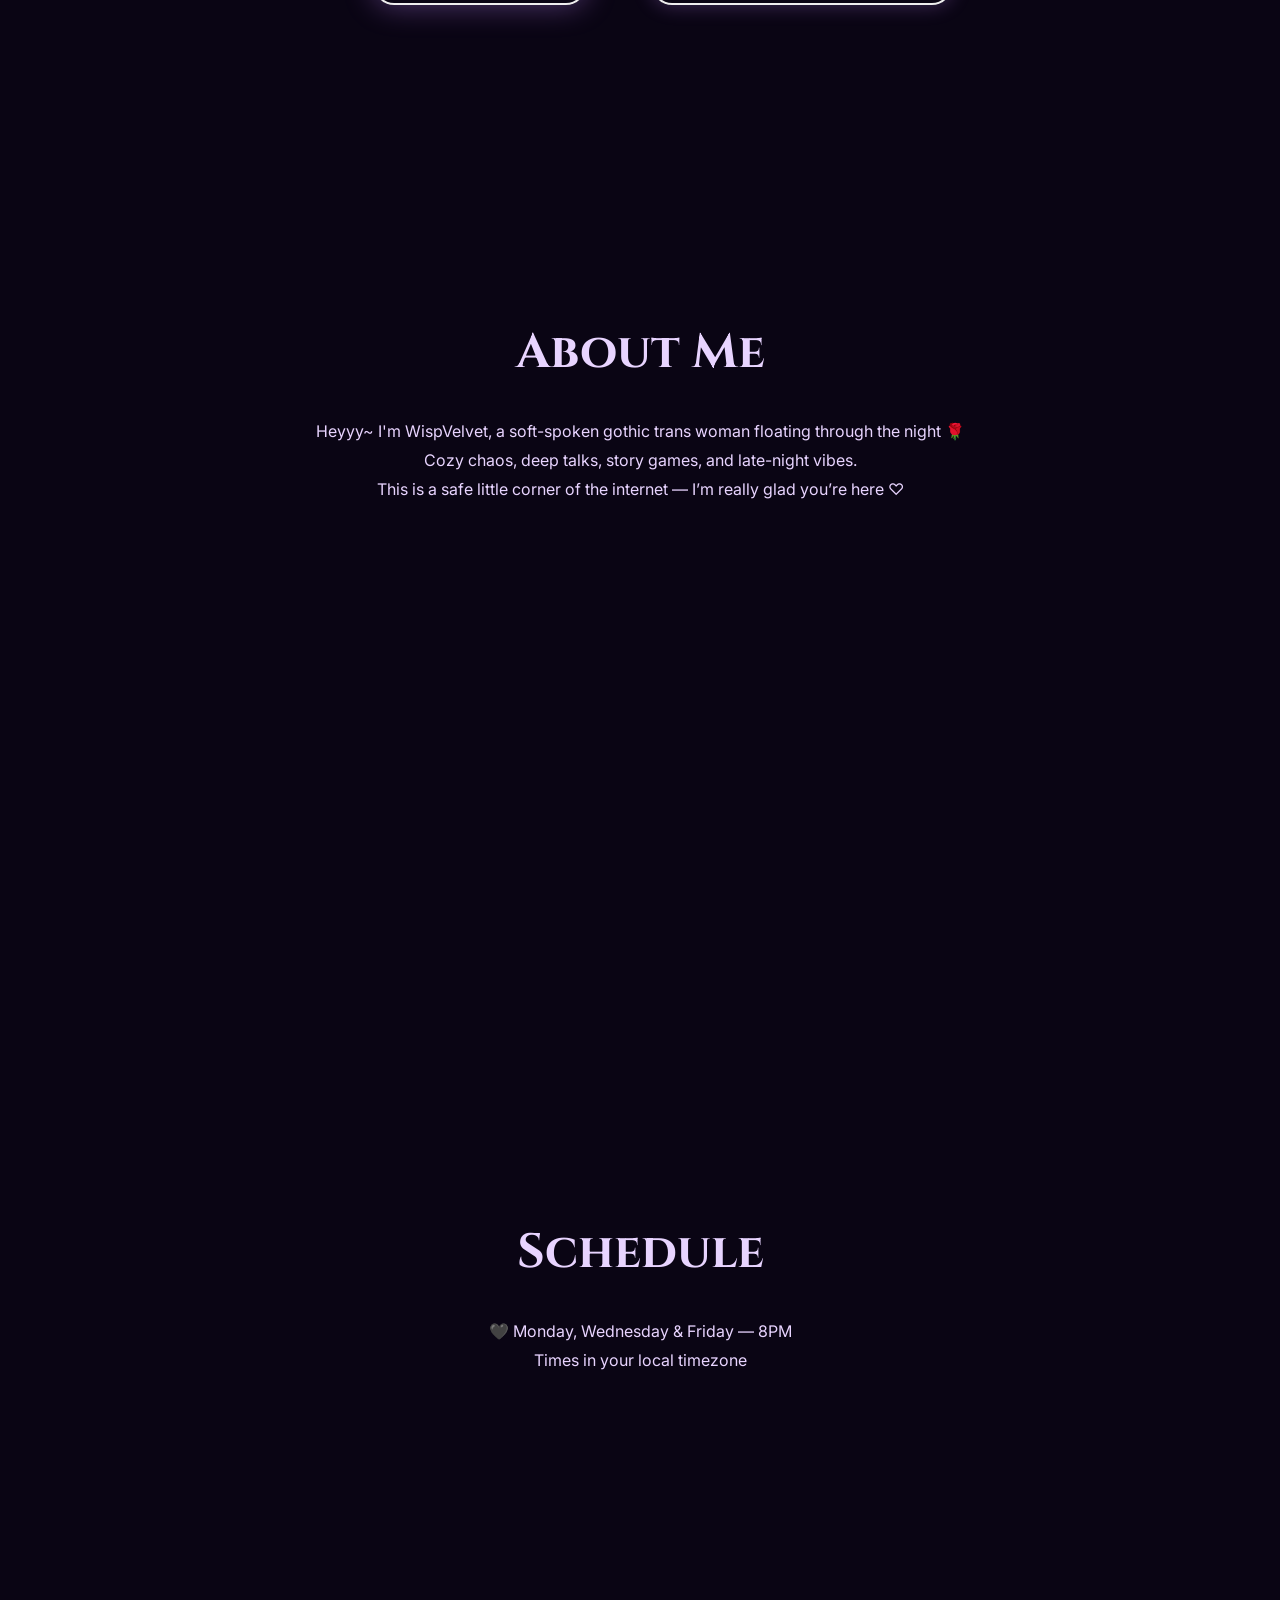
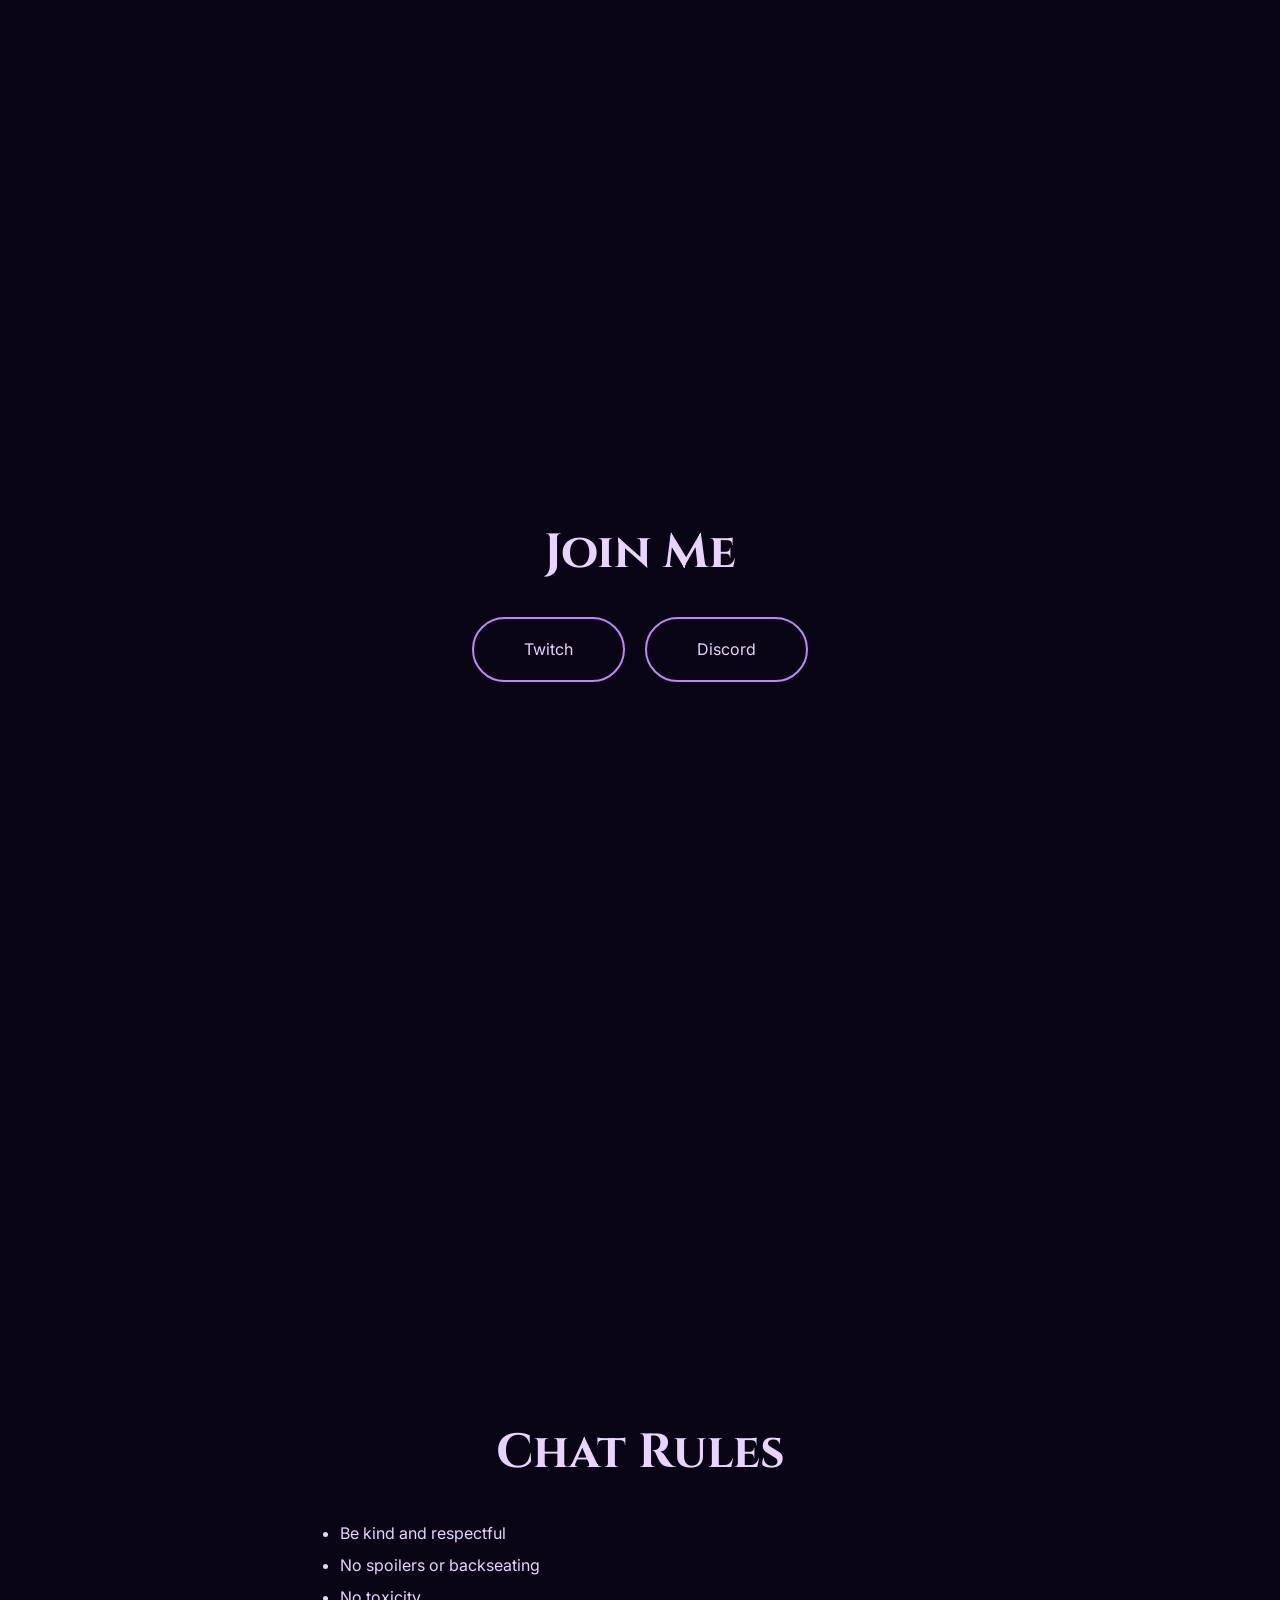
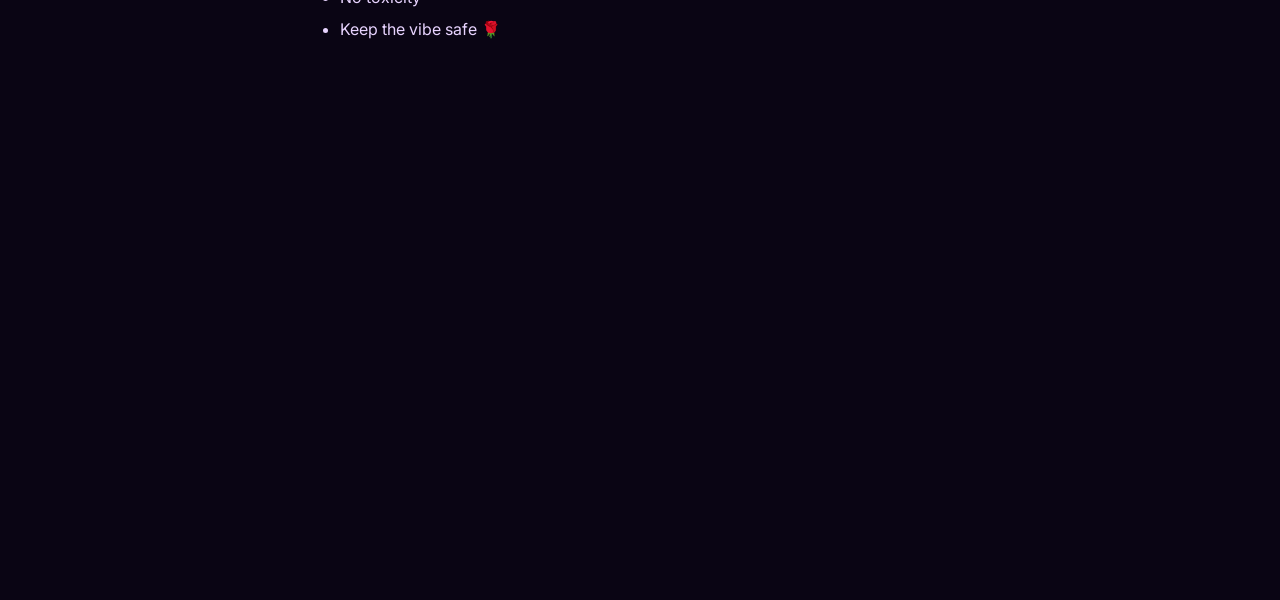
==== commit 9f9b12b6: "fixed wrapper" ====
--- a/index.html
+++ b/index.html
@@ -47,11 +47,12 @@
     margin-left: 2rem;
     color: #e8d4ff;
     text-decoration: none;
+    transition: 0.3s;
 }
 
 nav a:hover { 
     color: var(--purple); 
-    text-shadow: 0 0 10px var(--purple);
+    text-shadow: 0 0 12px var(--purple);
 }
 
 /* SECTIONS */
@@ -109,7 +110,7 @@
 
 /* CONTENT */
 .content {
-    max-width: 900px;
+    max-width: 1000px;
     margin: auto;
     text-align: center;
     line-height: 1.8;
@@ -119,19 +120,21 @@
 .stream-flex {
     display: flex;
     gap: 20px;
-    flex-wrap: wrap;
     justify-content: center;
+    align-items: flex-start;
     margin-top: 20px;
 }
 
 .player {
-    width: 700px;
+    width: 70%;
     height: 400px;
+    box-shadow: 0 0 30px rgba(192,132,252,0.4);
 }
 
 .chat {
-    width: 300px;
+    width: 30%;
     height: 400px;
+    box-shadow: 0 0 20px rgba(192,132,252,0.3);
 }
 
 .stream-wrapper {
@@ -148,11 +151,11 @@
     top: 50%;
     left: 50%;
     transform: translate(-50%, -50%);
-    background: rgba(10,5,20,0.85);
+    background: rgba(10,5,20,0.9);
     padding: 20px 30px;
-    border-radius: 12px;
-    backdrop-filter: blur(10px);
-    box-shadow: 0 0 20px rgba(192,132,252,0.6);
+    border-radius: 16px;
+    backdrop-filter: blur(12px);
+    box-shadow: 0 0 30px rgba(192,132,252,0.6);
     display: none;
     text-align: center;
 }
@@ -204,9 +207,17 @@
 }
 
 /* MOBILE */
-@media(max-width:768px) {
+@media(max-width:900px) {
+    .stream-flex {
+        flex-direction: column;
+        align-items: center;
+    }
+
+    .player, .chat {
+        width: 100%;
+    }
+
     .hero h1 { font-size: 3.5rem; }
-    .player, .chat { width: 100%; }
 }
 </style>
 </head>
@@ -306,7 +317,7 @@
     </ul>
 </section>
 
-<!-- PARTICLES SCRIPT -->
+<!-- PARTICLES -->
 <script>
 function createParticle() {
     const p = document.createElement('div');
@@ -324,7 +335,7 @@
 setInterval(createParticle, 300);
 </script>
 
-<!-- LIVE STATUS SCRIPT -->
+<!-- LIVE STATUS -->
 <script>
 fetch("https://decapi.me/twitch/uptime/wispvelvet")
   .then(res => res.text())
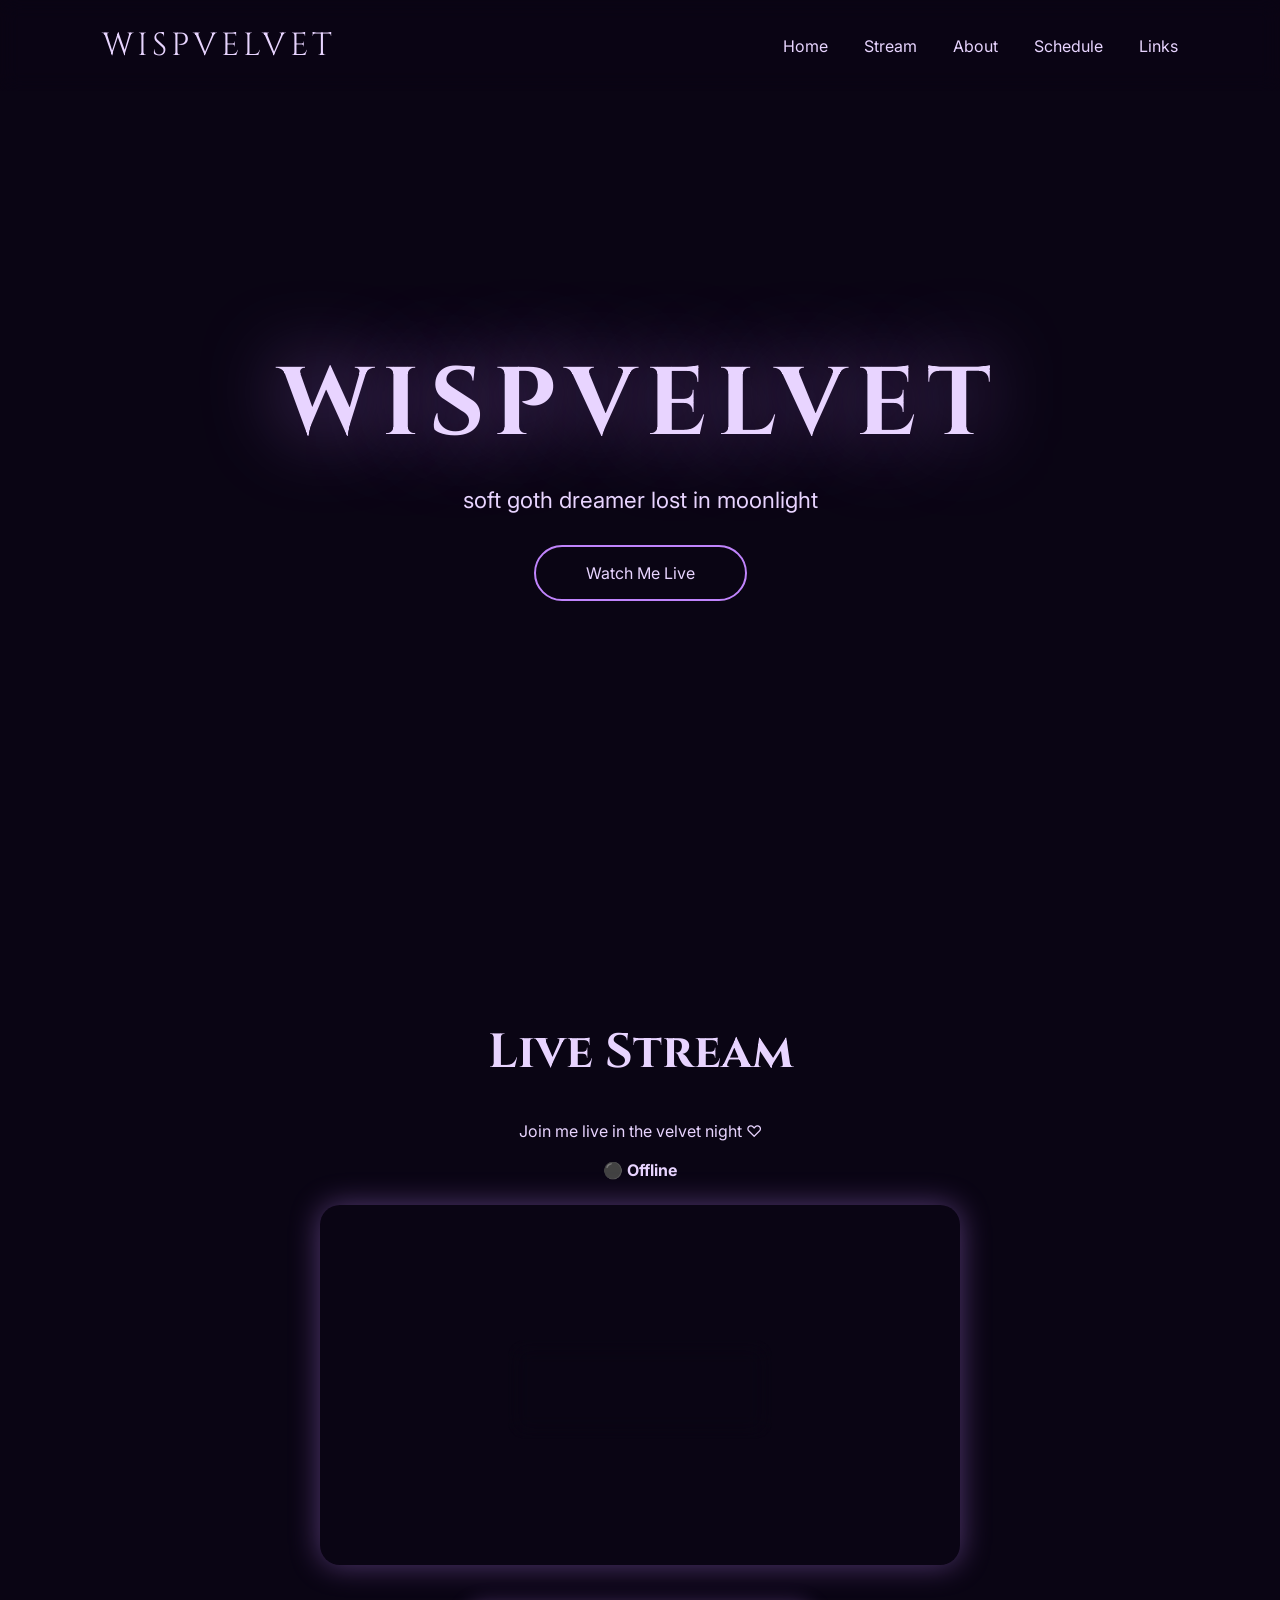
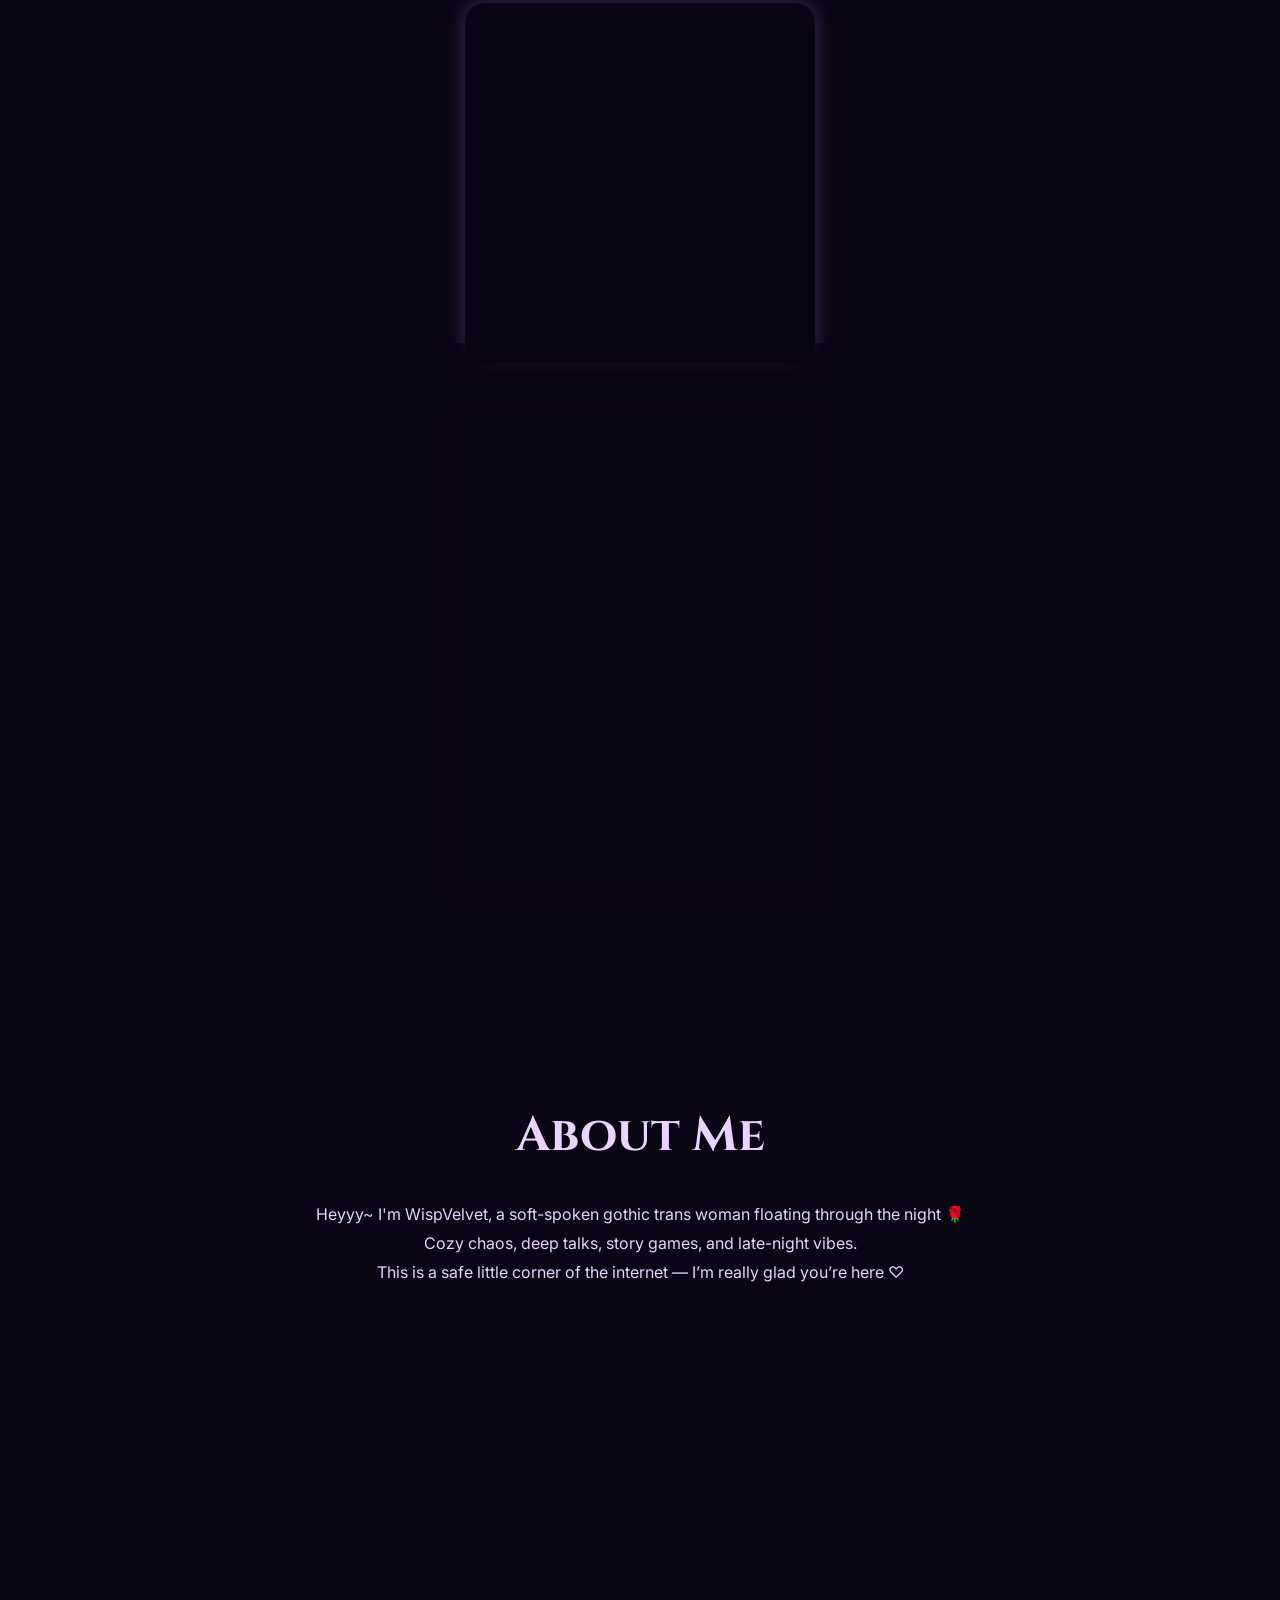
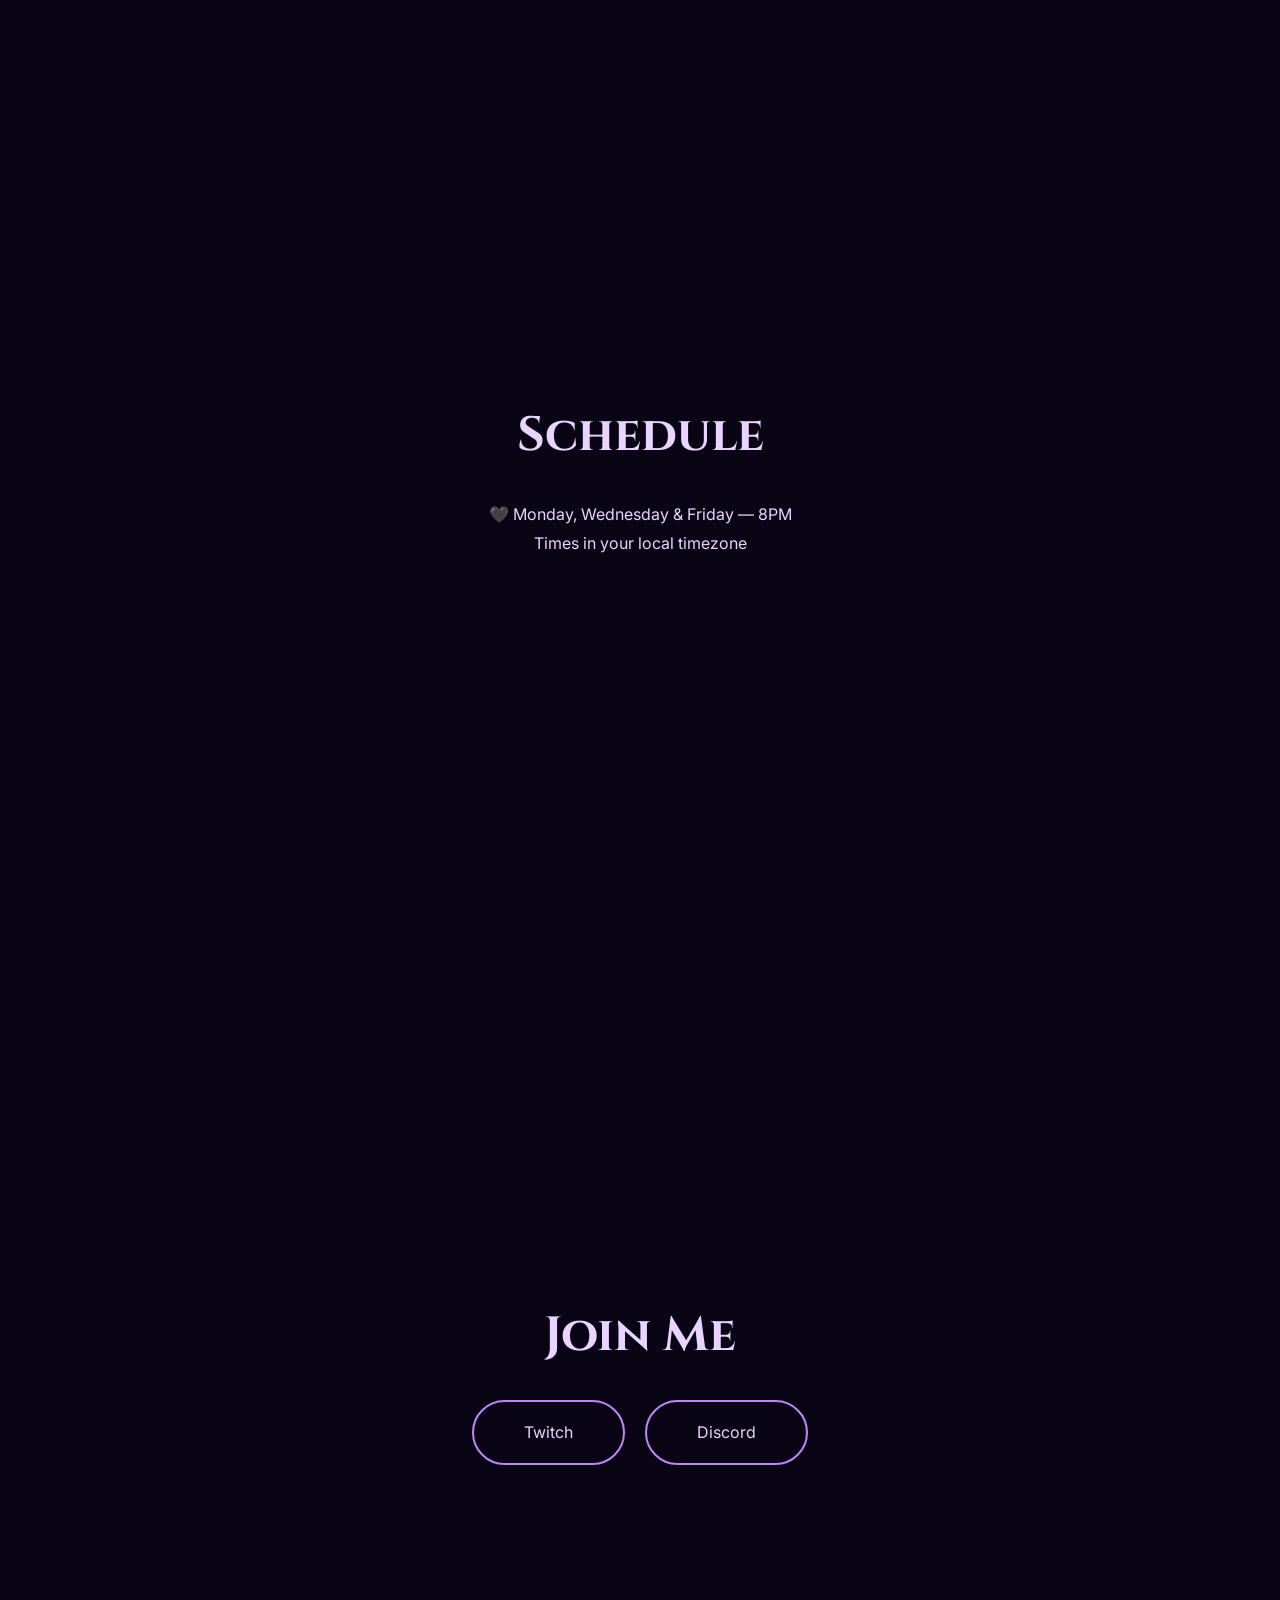
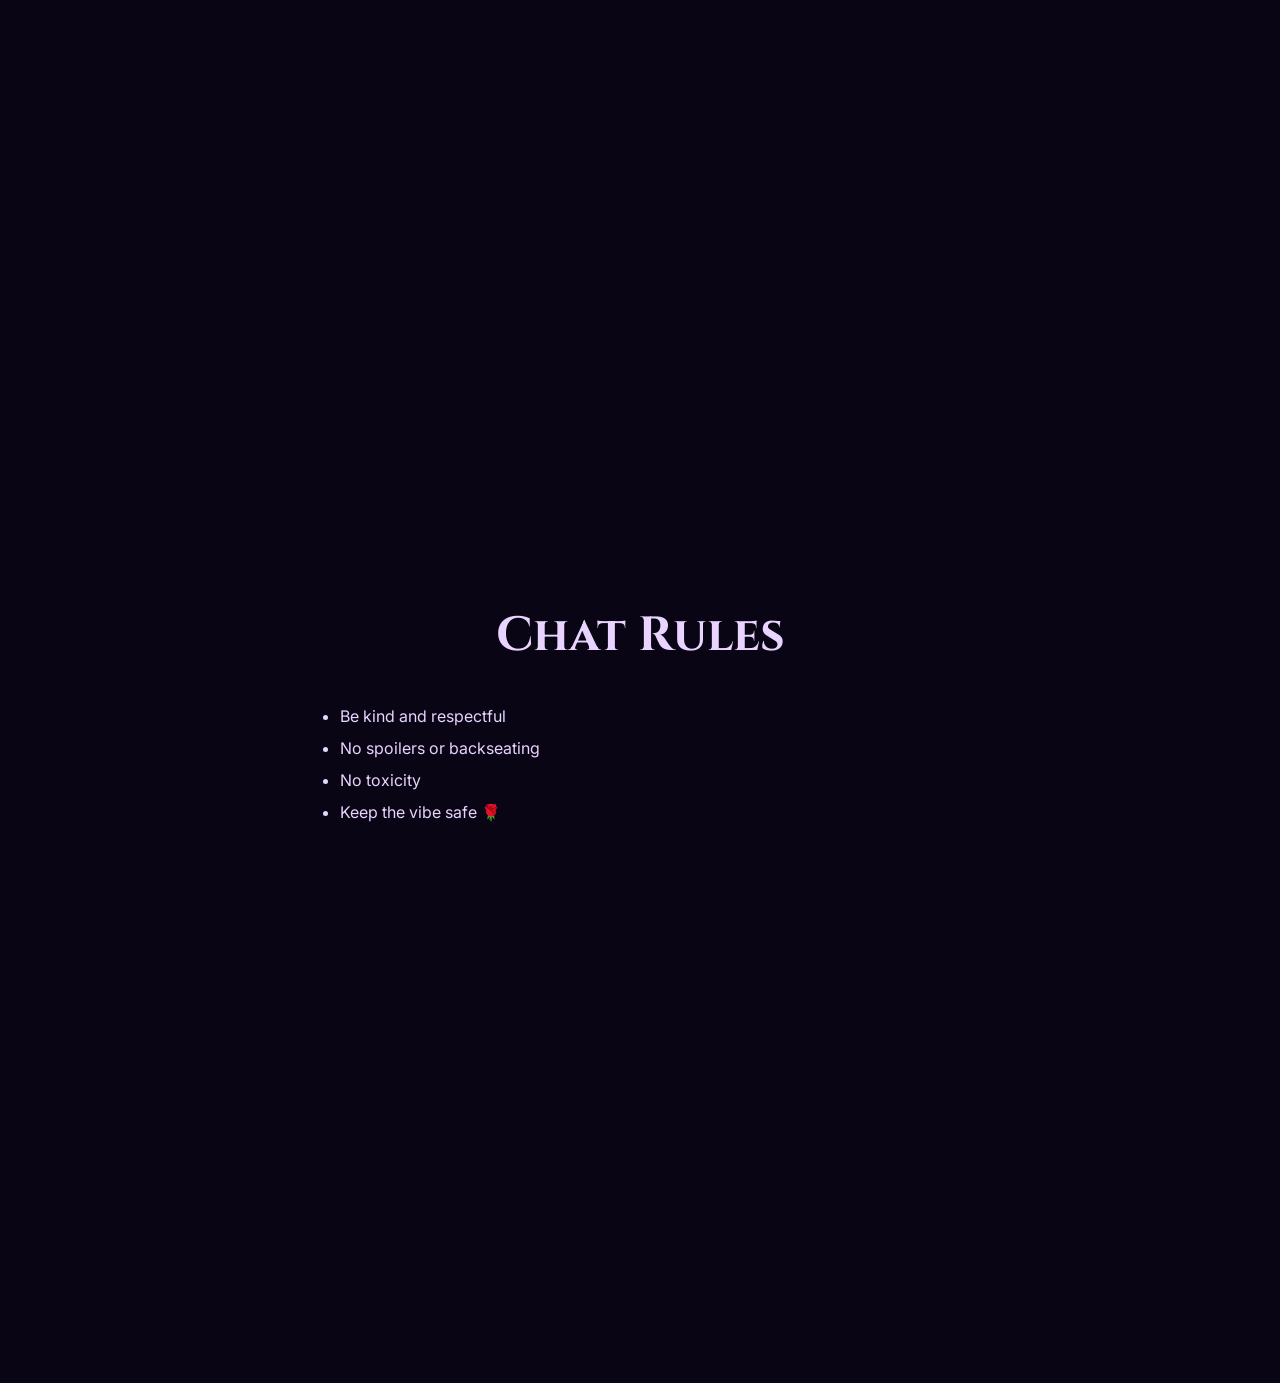
==== commit de085234: "s" ====
--- a/index.html
+++ b/index.html
@@ -68,7 +68,6 @@
     justify-content: center;
     align-items: center;
     text-align: center;
-    min-height: 100vh;
 }
 
 .hero h1 {
@@ -119,21 +118,22 @@
 /* STREAM LAYOUT */
 .stream-flex {
     display: flex;
-    gap: 20px;
+    gap: 30px;
     justify-content: center;
     align-items: flex-start;
     margin-top: 20px;
+    flex-wrap: wrap;
 }
 
 .player {
-    width: 70%;
-    height: 400px;
+    width: 640px;
+    height: 360px;
     box-shadow: 0 0 30px rgba(192,132,252,0.4);
 }
 
 .chat {
-    width: 30%;
-    height: 400px;
+    width: 350px;
+    height: 360px;
     box-shadow: 0 0 20px rgba(192,132,252,0.3);
 }
 
@@ -143,6 +143,19 @@
 
 iframe {
     border-radius: 20px;
+    border: none;
+}
+
+/* DISCORD ISLAND */
+.discord-island {
+    width: 400px;
+    height: 500px;
+    margin: 40px auto 0;
+    border-radius: 20px;
+    overflow: hidden;
+    background: rgba(10,5,20,0.8);
+    backdrop-filter: blur(10px);
+    box-shadow: 0 0 40px rgba(192,132,252,0.4);
 }
 
 /* OFFLINE OVERLAY */
@@ -237,19 +250,16 @@
     </nav>
 </header>
 
-<!-- HERO -->
 <section id="home" class="hero">
     <h1>WISPVELVET</h1>
     <p>soft goth dreamer lost in moonlight</p>
     <a href="#stream" class="btn">Watch Me Live</a>
 </section>
 
-<!-- STREAM -->
 <section id="stream">
     <h2>Live Stream</h2>
     <div class="content">
         <p>Join me live in the velvet night ♡</p>
-
         <p id="liveStatus">⚫ Offline</p>
 
         <div class="stream-flex">
@@ -273,10 +283,17 @@
             </iframe>
 
         </div>
+
+        <!-- DISCORD -->
+        <div class="discord-island">
+            <iframe
+              src="https://discord.com/widget?id=1506283515585626243&theme=dark">
+            </iframe>
+        </div>
+
     </div>
 </section>
 
-<!-- ABOUT -->
 <section id="about">
     <h2>About Me</h2>
     <div class="content">
@@ -286,7 +303,6 @@
     </div>
 </section>
 
-<!-- SCHEDULE -->
 <section id="schedule">
     <h2>Schedule</h2>
     <div class="content">
@@ -295,7 +311,6 @@
     </div>
 </section>
 
-<!-- LINKS -->
 <section id="links">
     <h2>Join Me</h2>
     <div class="content">
@@ -306,7 +321,6 @@
     </div>
 </section>
 
-<!-- RULES -->
 <section id="rules">
     <h2>Chat Rules</h2>
     <ul>
@@ -317,7 +331,6 @@
     </ul>
 </section>
 
-<!-- PARTICLES -->
 <script>
 function createParticle() {
     const p = document.createElement('div');
@@ -335,20 +348,30 @@
 setInterval(createParticle, 300);
 </script>
 
-<!-- LIVE STATUS -->
 <script>
-fetch("https://decapi.me/twitch/uptime/wispvelvet")
-  .then(res => res.text())
-  .then(data => {
-    if (!data.includes("offline")) {
-      document.getElementById("liveStatus").innerText = "🔴 LIVE NOW";
+async function checkLive() {
+  try {
+    const res = await fetch("https://decapi.me/twitch/uptime/wispvelvet");
+    const data = await res.text();
+
+    const status = document.getElementById("liveStatus");
+    const overlay = document.getElementById("offlineOverlay");
+
+    if (data.toLowerCase().includes("offline")) {
+      status.innerText = "⚫ Offline";
+      overlay.style.display = "block";
     } else {
-      document.getElementById("offlineOverlay").style.display = "block";
+      status.innerText = "🔴 LIVE NOW";
+      overlay.style.display = "none";
     }
-  })
-  .catch(() => {
+
+  } catch {
     document.getElementById("offlineOverlay").style.display = "block";
-  });
+  }
+}
+
+checkLive();
+setInterval(checkLive, 60000);
 </script>
 
 </body>
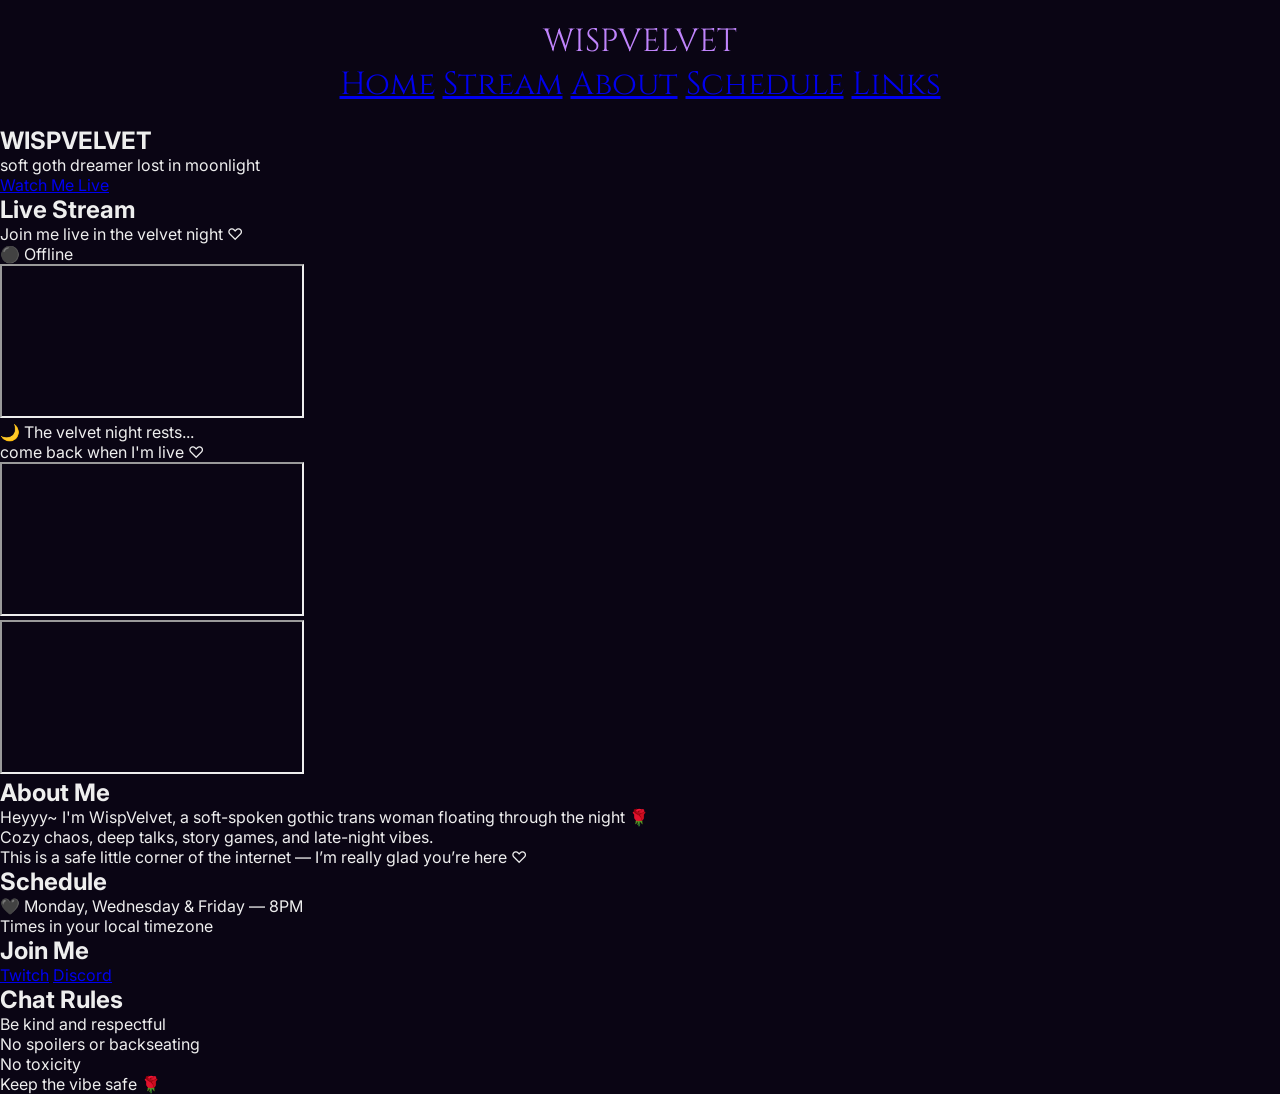
==== commit 50b8eead: "split css and js" ====
--- a/index.html
+++ b/index.html
@@ -7,232 +7,8 @@
 
 <link href="https://fonts.googleapis.com/css2?family=Cinzel:wght@400;700&family=Inter:wght@300;400&display=swap" rel="stylesheet">
 
-<style>
-:root {
-    --purple: #c084fc;
-    --dark: #0a0514;
-}
-
-* { margin: 0; padding: 0; box-sizing: border-box; }
-html { scroll-behavior: smooth; }
-
-body {
-    font-family: 'Inter', sans-serif;
-    background: var(--dark);
-    color: #e8d4ff;
-    overflow-x: hidden;
-}
-
-/* HEADER */
-header {
-    position: fixed;
-    top: 0;
-    width: 100%;
-    padding: 1.5rem 8%;
-    display: flex;
-    justify-content: space-between;
-    align-items: center;
-    background: rgba(10,5,20,0.9);
-    backdrop-filter: blur(10px);
-    z-index: 100;
-}
-
-.logo {
-    font-family: 'Cinzel', serif;
-    font-size: 2rem;
-    letter-spacing: 4px;
-}
-
-nav a {
-    margin-left: 2rem;
-    color: #e8d4ff;
-    text-decoration: none;
-    transition: 0.3s;
-}
-
-nav a:hover { 
-    color: var(--purple); 
-    text-shadow: 0 0 12px var(--purple);
-}
-
-/* SECTIONS */
-section {
-    min-height: 100vh;
-    padding: 120px 8% 80px;
-}
-
-/* HERO */
-.hero {
-    display: flex;
-    flex-direction: column;
-    justify-content: center;
-    align-items: center;
-    text-align: center;
-}
-
-.hero h1 {
-    font-family: 'Cinzel';
-    font-size: 6rem;
-    letter-spacing: 10px;
-    text-shadow: 0 0 80px rgba(192,132,252,0.7);
-}
-
-.hero p {
-    font-size: 1.4rem;
-    margin: 1rem 0 2rem;
-}
-
-/* BUTTON */
-.btn {
-    display: inline-block;
-    padding: 16px 50px;
-    border: 2px solid var(--purple);
-    border-radius: 50px;
-    text-decoration: none;
-    color: #e8d4ff;
-    transition: 0.3s;
-}
-
-.btn:hover {
-    background: var(--purple);
-    color: #0a0514;
-    box-shadow: 0 0 40px rgba(192,132,252,0.8);
-}
-
-/* TITLES */
-h2 {
-    font-family: 'Cinzel';
-    font-size: 3rem;
-    text-align: center;
-    margin-bottom: 2rem;
-}
-
-/* CONTENT */
-.content {
-    max-width: 1000px;
-    margin: auto;
-    text-align: center;
-    line-height: 1.8;
-}
-
-/* STREAM LAYOUT */
-.stream-flex {
-    display: flex;
-    gap: 30px;
-    justify-content: center;
-    align-items: flex-start;
-    margin-top: 20px;
-    flex-wrap: wrap;
-}
-
-.player {
-    width: 640px;
-    height: 360px;
-    box-shadow: 0 0 30px rgba(192,132,252,0.4);
-}
-
-.chat {
-    width: 350px;
-    height: 360px;
-    box-shadow: 0 0 20px rgba(192,132,252,0.3);
-}
-
-.stream-wrapper {
-    position: relative;
-}
-
-iframe {
-    border-radius: 20px;
-    border: none;
-}
-
-/* DISCORD ISLAND */
-.discord-island {
-    width: 400px;
-    height: 500px;
-    margin: 40px auto 0;
-    border-radius: 20px;
-    overflow: hidden;
-    background: rgba(10,5,20,0.8);
-    backdrop-filter: blur(10px);
-    box-shadow: 0 0 40px rgba(192,132,252,0.4);
-}
-
-/* OFFLINE OVERLAY */
-.offline-overlay {
-    position: absolute;
-    top: 50%;
-    left: 50%;
-    transform: translate(-50%, -50%);
-    background: rgba(10,5,20,0.9);
-    padding: 20px 30px;
-    border-radius: 16px;
-    backdrop-filter: blur(12px);
-    box-shadow: 0 0 30px rgba(192,132,252,0.6);
-    display: none;
-    text-align: center;
-}
-
-/* LINKS */
-.link-buttons {
-    display: flex;
-    justify-content: center;
-    gap: 20px;
-    flex-wrap: wrap;
-    margin-top: 2rem;
-}
-
-/* RULES */
-ul {
-    text-align: left;
-    max-width: 600px;
-    margin: auto;
-    line-height: 2;
-}
-
-/* LIVE STATUS */
-#liveStatus {
-    margin-top: 10px;
-    font-weight: bold;
-}
-
-/* PARTICLES */
-.particles {
-    position: fixed;
-    width: 100%;
-    height: 100%;
-    z-index: 0;
-    pointer-events: none;
-}
-
-.particle {
-    position: absolute;
-    background: var(--purple);
-    border-radius: 50%;
-    opacity: 0;
-    animation: float 20s linear infinite;
-}
-
-@keyframes float {
-    0% { transform: translateY(100vh); opacity: 0; }
-    50% { opacity: 0.6; }
-    100% { transform: translateY(-100px); opacity: 0; }
-}
-
-/* MOBILE */
-@media(max-width:900px) {
-    .stream-flex {
-        flex-direction: column;
-        align-items: center;
-    }
-
-    .player, .chat {
-        width: 100%;
-    }
-
-    .hero h1 { font-size: 3.5rem; }
-}
-</style>
+<!-- LINKED CSS -->
+<link rel="stylesheet" href="style.css">
 </head>
 
 <body>
@@ -263,12 +39,10 @@
         <p id="liveStatus">⚫ Offline</p>
 
         <div class="stream-flex">
-
             <div class="stream-wrapper">
-                <iframe
-                  class="player"
-                  src="https://player.twitch.tv/?channel=wispvelvet&parent=wispvelvet-spec.github.io"
-                  allowfullscreen>
+                <iframe class="player"
+                    src="https://player.twitch.tv/?channel=wispvelvet&parent=wispvelvet-spec.github.io"
+                    allowfullscreen>
                 </iframe>
 
                 <div class="offline-overlay" id="offlineOverlay">
@@ -277,20 +51,15 @@
                 </div>
             </div>
 
-            <iframe
-              class="chat"
-              src="https://www.twitch.tv/embed/wispvelvet/chat?parent=wispvelvet-spec.github.io">
+            <iframe class="chat"
+                src="https://www.twitch.tv/embed/wispvelvet/chat?parent=wispvelvet-spec.github.io">
             </iframe>
-
         </div>
 
         <!-- DISCORD -->
         <div class="discord-island">
-            <iframe
-              src="https://discord.com/widget?id=1506283515585626243&theme=dark">
-            </iframe>
+            <iframe src="https://discord.com/widget?id=1506283515585626243&theme=dark"></iframe>
         </div>
-
     </div>
 </section>
 
@@ -331,48 +100,8 @@
     </ul>
 </section>
 
-<script>
-function createParticle() {
-    const p = document.createElement('div');
-    p.classList.add('particle');
-
-    const size = Math.random() * 5 + 2;
-    p.style.width = size + 'px';
-    p.style.height = size + 'px';
-    p.style.left = Math.random() * 100 + 'vw';
-
-    document.getElementById('particles').appendChild(p);
-
-    setTimeout(() => p.remove(), 20000);
-}
-setInterval(createParticle, 300);
-</script>
-
-<script>
-async function checkLive() {
-  try {
-    const res = await fetch("https://decapi.me/twitch/uptime/wispvelvet");
-    const data = await res.text();
-
-    const status = document.getElementById("liveStatus");
-    const overlay = document.getElementById("offlineOverlay");
-
-    if (data.toLowerCase().includes("offline")) {
-      status.innerText = "⚫ Offline";
-      overlay.style.display = "block";
-    } else {
-      status.innerText = "🔴 LIVE NOW";
-      overlay.style.display = "none";
-    }
-
-  } catch {
-    document.getElementById("offlineOverlay").style.display = "block";
-  }
-}
-
-checkLive();
-setInterval(checkLive, 60000);
-</script>
+<!-- LINKED JS -->
+<script src="script.js"></script>
 
 </body>
 </html>
--- a/style.css
+++ b/style.css
@@ -0,0 +1,87 @@
+:root {
+  --purple: #c084fc;
+  --dark: #0a0514;
+}
+
+* {
+  margin: 0;
+  padding: 0;
+  box-sizing: border-box;
+}
+
+body {
+  background: var(--dark);
+  font-family: 'Inter', sans-serif;
+  color: #eee;
+}
+
+/* HEADER */
+header {
+  padding: 20px;
+  text-align: center;
+  font-family: 'Cinzel', serif;
+  font-size: 2rem;
+  color: var(--purple);
+}
+
+/* MAIN LAYOUT */
+.main {
+  display: flex;
+  justify-content: center;
+  align-items: flex-start;
+  gap: 20px;
+  padding: 40px;
+}
+
+/* STREAM */
+.stream-box {
+  width: 800px;
+  height: 450px;
+  border-radius: 16px;
+  overflow: hidden;
+
+  box-shadow: 0 0 25px rgba(192,132,252,0.3);
+}
+
+.stream-box iframe {
+  width: 100%;
+  height: 100%;
+}
+
+/* CHAT */
+.chat-box {
+  width: 350px;
+  height: 450px;
+  border-radius: 16px;
+  overflow: hidden;
+
+  box-shadow: 0 0 20px rgba(192,132,252,0.2);
+}
+
+.chat-box iframe {
+  width: 100%;
+  height: 100%;
+}
+
+/* DISCORD */
+.discord-section {
+  width: 600px;
+  margin: 40px auto;
+  border-radius: 16px;
+  overflow: hidden;
+
+  box-shadow: 0 0 20px rgba(192,132,252,0.2);
+}
+
+/* MOBILE FIX */
+@media (max-width: 1000px) {
+  .main {
+    flex-direction: column;
+    align-items: center;
+  }
+
+  .stream-box, .chat-box {
+    width: 90%;
+    height: 300px;
+  }
+}
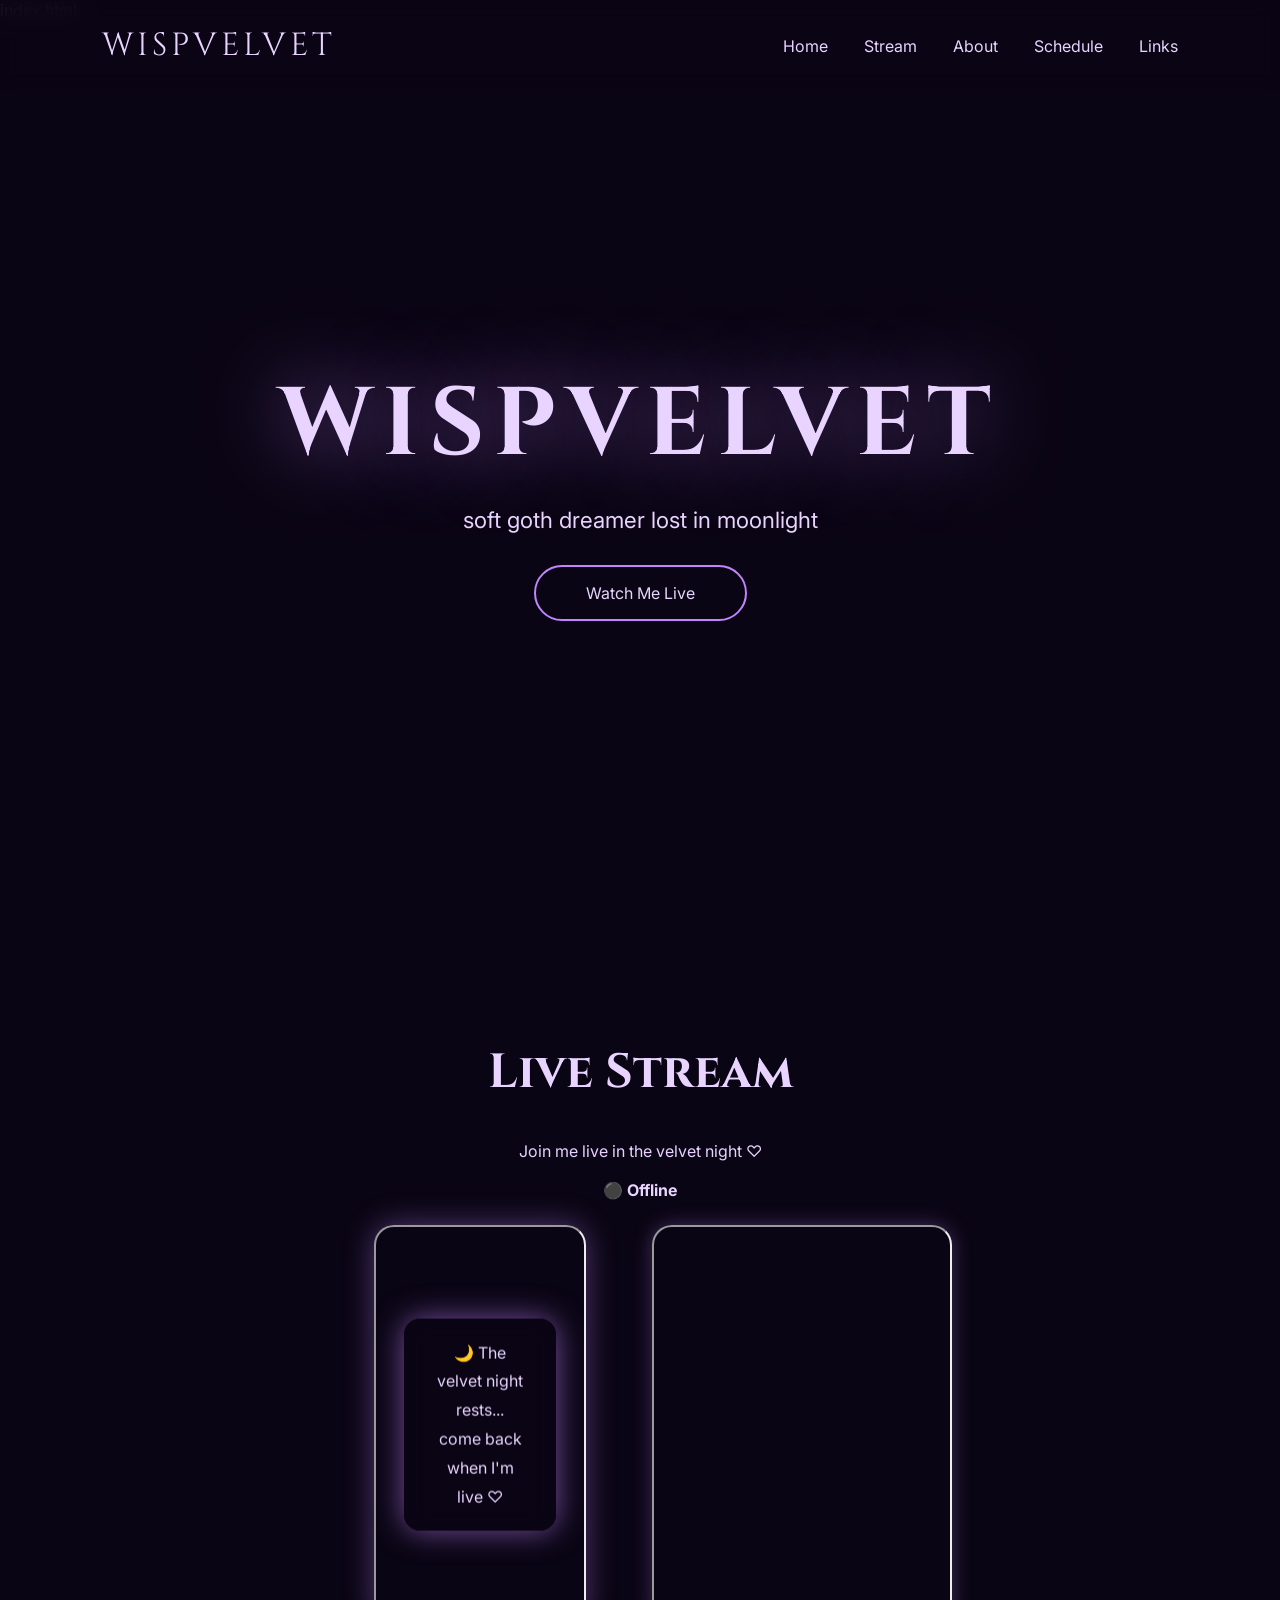
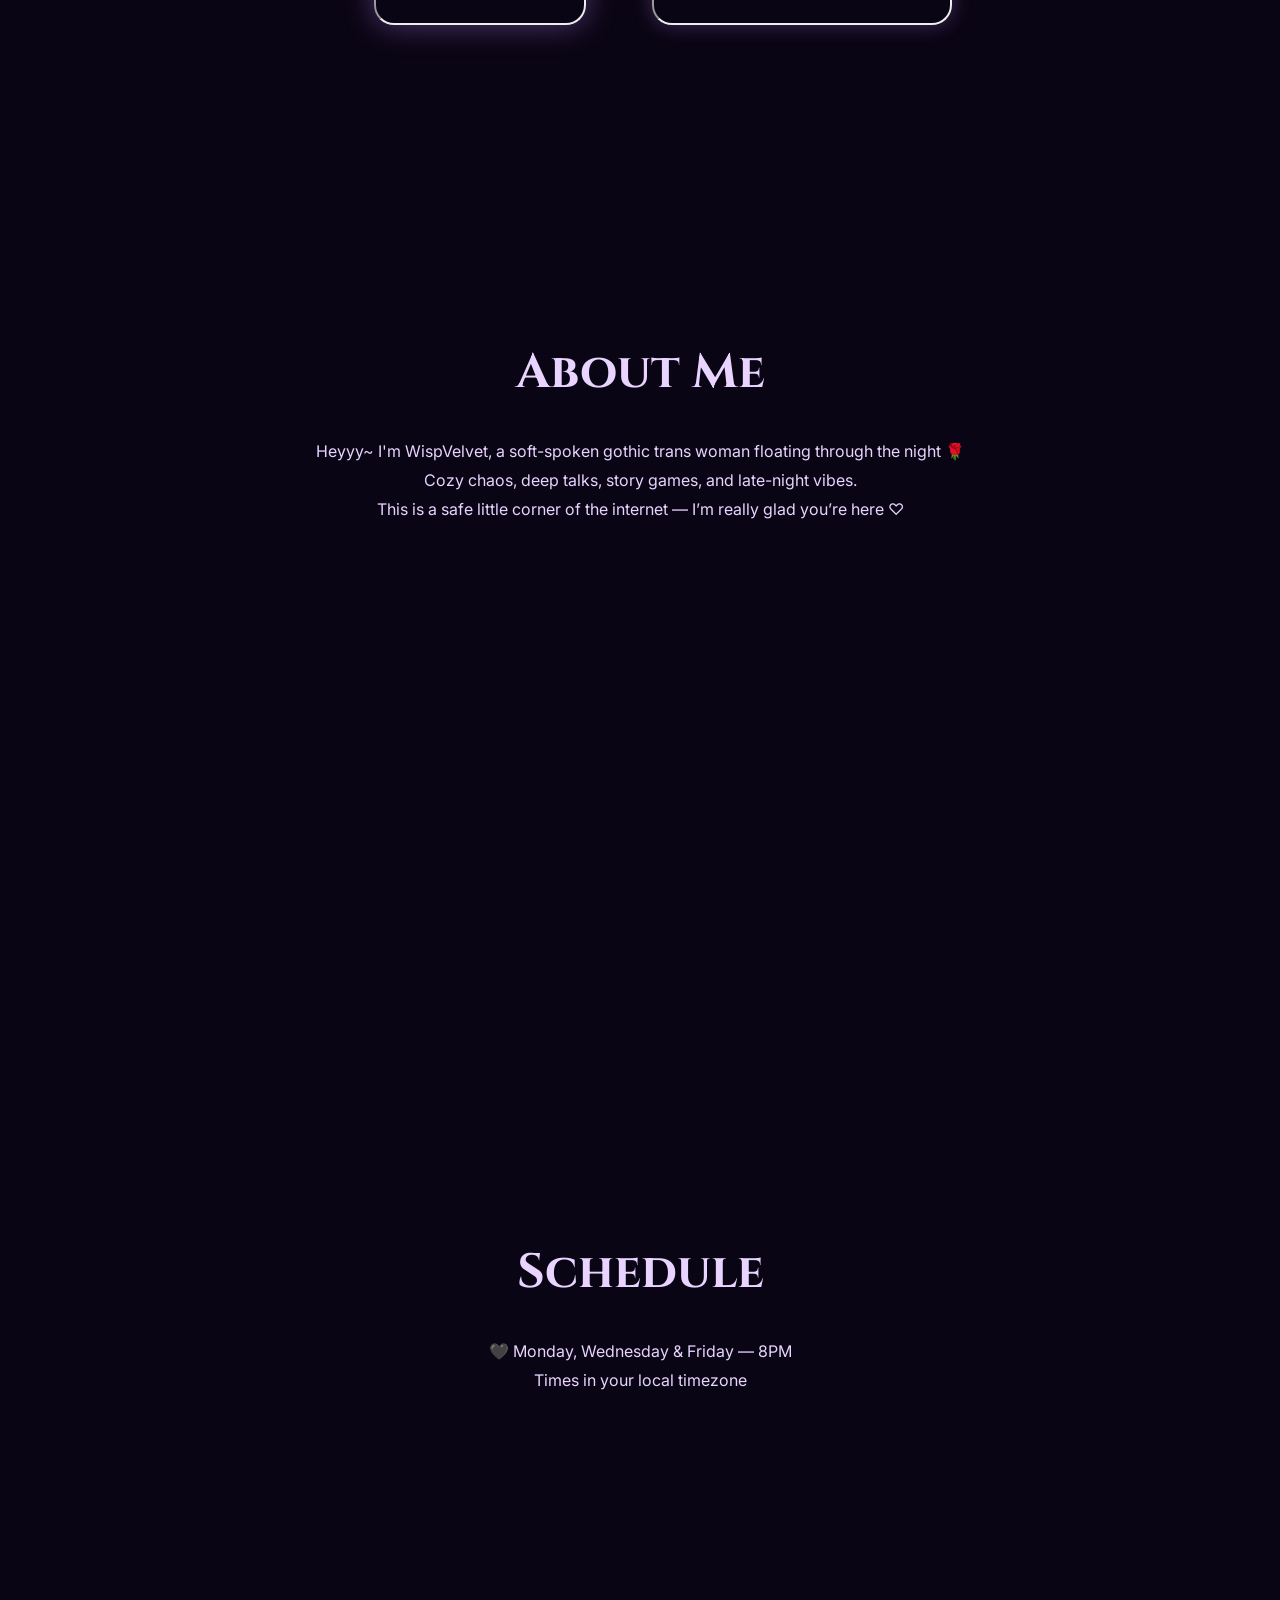
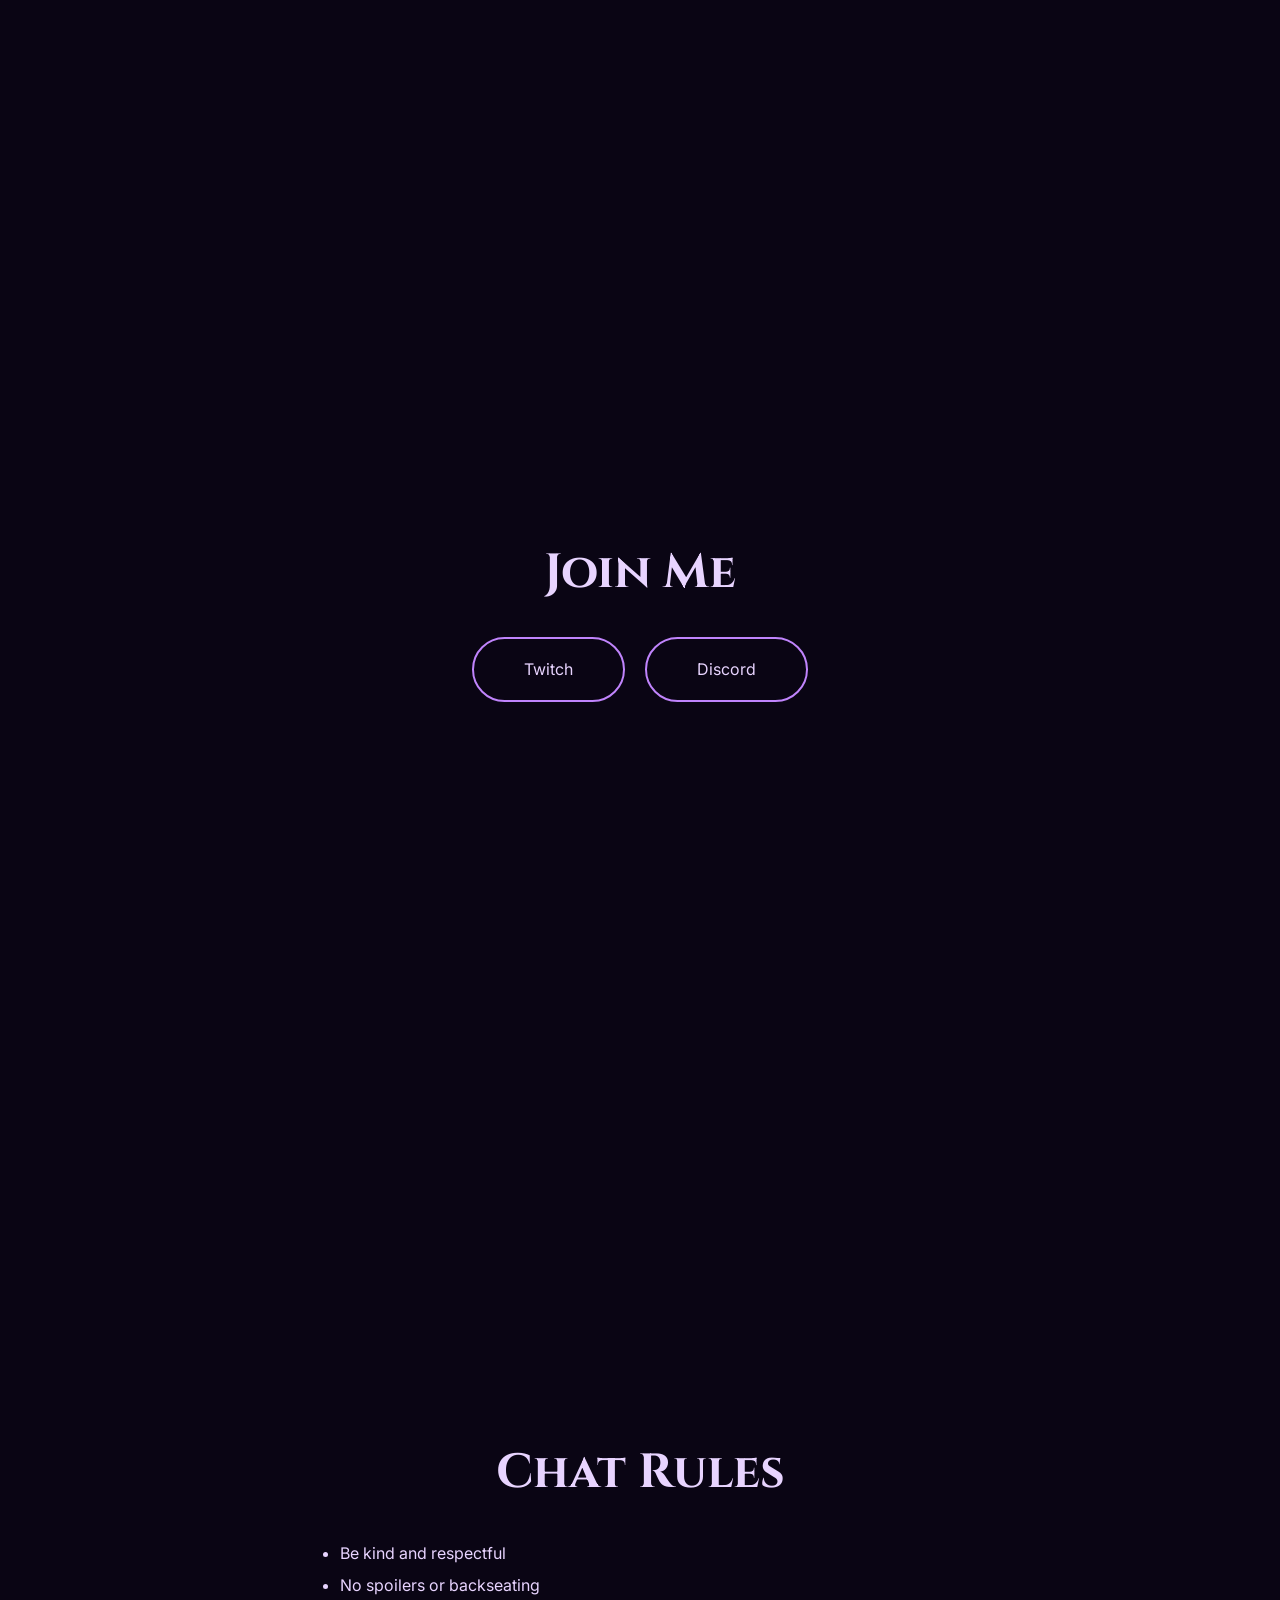
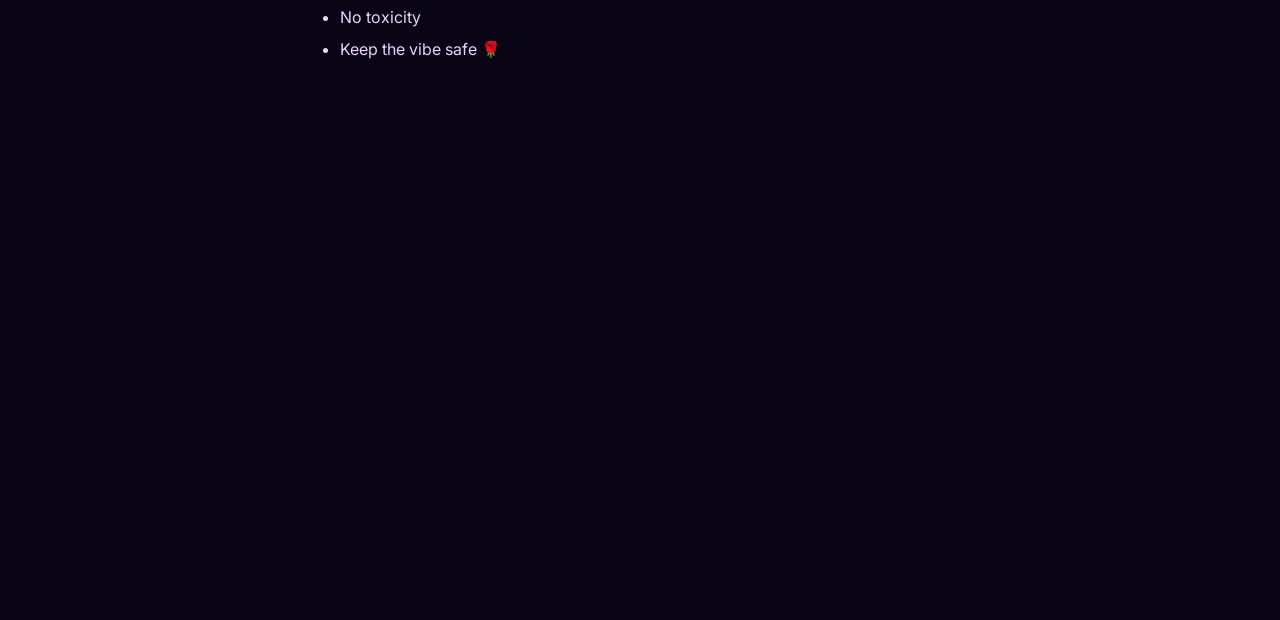
==== commit 88040dcb: "help me" ====
--- a/index.html
+++ b/index.html
@@ -1,4 +1,4 @@
-<!DOCTYPE html>
+index.html<!DOCTYPE html>
 <html lang="en">
 <head>
 <meta charset="UTF-8">
@@ -7,8 +7,219 @@
 
 <link href="https://fonts.googleapis.com/css2?family=Cinzel:wght@400;700&family=Inter:wght@300;400&display=swap" rel="stylesheet">
 
-<!-- LINKED CSS -->
-<link rel="stylesheet" href="style.css">
+<style>
+:root {
+    --purple: #c084fc;
+    --dark: #0a0514;
+}
+
+* { margin: 0; padding: 0; box-sizing: border-box; }
+html { scroll-behavior: smooth; }
+
+body {
+    font-family: 'Inter', sans-serif;
+    background: var(--dark);
+    color: #e8d4ff;
+    overflow-x: hidden;
+}
+
+/* HEADER */
+header {
+    position: fixed;
+    top: 0;
+    width: 100%;
+    padding: 1.5rem 8%;
+    display: flex;
+    justify-content: space-between;
+    align-items: center;
+    background: rgba(10,5,20,0.9);
+    backdrop-filter: blur(10px);
+    z-index: 100;
+}
+
+.logo {
+    font-family: 'Cinzel', serif;
+    font-size: 2rem;
+    letter-spacing: 4px;
+}
+
+nav a {
+    margin-left: 2rem;
+    color: #e8d4ff;
+    text-decoration: none;
+    transition: 0.3s;
+}
+
+nav a:hover { 
+    color: var(--purple); 
+    text-shadow: 0 0 12px var(--purple);
+}
+
+/* SECTIONS */
+section {
+    min-height: 100vh;
+    padding: 120px 8% 80px;
+}
+
+/* HERO */
+.hero {
+    display: flex;
+    flex-direction: column;
+    justify-content: center;
+    align-items: center;
+    text-align: center;
+    min-height: 100vh;
+}
+
+.hero h1 {
+    font-family: 'Cinzel';
+    font-size: 6rem;
+    letter-spacing: 10px;
+    text-shadow: 0 0 80px rgba(192,132,252,0.7);
+}
+
+.hero p {
+    font-size: 1.4rem;
+    margin: 1rem 0 2rem;
+}
+
+/* BUTTON */
+.btn {
+    display: inline-block;
+    padding: 16px 50px;
+    border: 2px solid var(--purple);
+    border-radius: 50px;
+    text-decoration: none;
+    color: #e8d4ff;
+    transition: 0.3s;
+}
+
+.btn:hover {
+    background: var(--purple);
+    color: #0a0514;
+    box-shadow: 0 0 40px rgba(192,132,252,0.8);
+}
+
+/* TITLES */
+h2 {
+    font-family: 'Cinzel';
+    font-size: 3rem;
+    text-align: center;
+    margin-bottom: 2rem;
+}
+
+/* CONTENT */
+.content {
+    max-width: 1000px;
+    margin: auto;
+    text-align: center;
+    line-height: 1.8;
+}
+
+/* STREAM LAYOUT */
+.stream-flex {
+    display: flex;
+    gap: 20px;
+    justify-content: center;
+    align-items: flex-start;
+    margin-top: 20px;
+}
+
+.player {
+    width: 70%;
+    height: 400px;
+    box-shadow: 0 0 30px rgba(192,132,252,0.4);
+}
+
+.chat {
+    width: 30%;
+    height: 400px;
+    box-shadow: 0 0 20px rgba(192,132,252,0.3);
+}
+
+.stream-wrapper {
+    position: relative;
+}
+
+iframe {
+    border-radius: 20px;
+}
+
+/* OFFLINE OVERLAY */
+.offline-overlay {
+    position: absolute;
+    top: 50%;
+    left: 50%;
+    transform: translate(-50%, -50%);
+    background: rgba(10,5,20,0.9);
+    padding: 20px 30px;
+    border-radius: 16px;
+    backdrop-filter: blur(12px);
+    box-shadow: 0 0 30px rgba(192,132,252,0.6);
+    display: none;
+    text-align: center;
+}
+
+/* LINKS */
+.link-buttons {
+    display: flex;
+    justify-content: center;
+    gap: 20px;
+    flex-wrap: wrap;
+    margin-top: 2rem;
+}
+
+/* RULES */
+ul {
+    text-align: left;
+    max-width: 600px;
+    margin: auto;
+    line-height: 2;
+}
+
+/* LIVE STATUS */
+#liveStatus {
+    margin-top: 10px;
+    font-weight: bold;
+}
+
+/* PARTICLES */
+.particles {
+    position: fixed;
+    width: 100%;
+    height: 100%;
+    z-index: 0;
+    pointer-events: none;
+}
+
+.particle {
+    position: absolute;
+    background: var(--purple);
+    border-radius: 50%;
+    opacity: 0;
+    animation: float 20s linear infinite;
+}
+
+@keyframes float {
+    0% { transform: translateY(100vh); opacity: 0; }
+    50% { opacity: 0.6; }
+    100% { transform: translateY(-100px); opacity: 0; }
+}
+
+/* MOBILE */
+@media(max-width:900px) {
+    .stream-flex {
+        flex-direction: column;
+        align-items: center;
+    }
+
+    .player, .chat {
+        width: 100%;
+    }
+
+    .hero h1 { font-size: 3.5rem; }
+}
+</style>
 </head>
 
 <body>
@@ -26,23 +237,28 @@
     </nav>
 </header>
 
+<!-- HERO -->
 <section id="home" class="hero">
     <h1>WISPVELVET</h1>
     <p>soft goth dreamer lost in moonlight</p>
     <a href="#stream" class="btn">Watch Me Live</a>
 </section>
 
+<!-- STREAM -->
 <section id="stream">
     <h2>Live Stream</h2>
     <div class="content">
         <p>Join me live in the velvet night ♡</p>
+
         <p id="liveStatus">⚫ Offline</p>
 
         <div class="stream-flex">
+
             <div class="stream-wrapper">
-                <iframe class="player"
-                    src="https://player.twitch.tv/?channel=wispvelvet&parent=wispvelvet-spec.github.io"
-                    allowfullscreen>
+                <iframe
+                  class="player"
+                  src="https://player.twitch.tv/?channel=wispvelvet&parent=wispvelvet-spec.github.io"
+                  allowfullscreen>
                 </iframe>
 
                 <div class="offline-overlay" id="offlineOverlay">
@@ -51,18 +267,16 @@
                 </div>
             </div>
 
-            <iframe class="chat"
-                src="https://www.twitch.tv/embed/wispvelvet/chat?parent=wispvelvet-spec.github.io">
+            <iframe
+              class="chat"
+              src="https://www.twitch.tv/embed/wispvelvet/chat?parent=wispvelvet-spec.github.io">
             </iframe>
-        </div>
-
-        <!-- DISCORD -->
-        <div class="discord-island">
-            <iframe src="https://discord.com/widget?id=1506283515585626243&theme=dark"></iframe>
+
         </div>
     </div>
 </section>
 
+<!-- ABOUT -->
 <section id="about">
     <h2>About Me</h2>
     <div class="content">
@@ -72,6 +286,7 @@
     </div>
 </section>
 
+<!-- SCHEDULE -->
 <section id="schedule">
     <h2>Schedule</h2>
     <div class="content">
@@ -80,6 +295,7 @@
     </div>
 </section>
 
+<!-- LINKS -->
 <section id="links">
     <h2>Join Me</h2>
     <div class="content">
@@ -90,6 +306,7 @@
     </div>
 </section>
 
+<!-- RULES -->
 <section id="rules">
     <h2>Chat Rules</h2>
     <ul>
@@ -100,8 +317,39 @@
     </ul>
 </section>
 
-<!-- LINKED JS -->
-<script src="script.js"></script>
+<!-- PARTICLES -->
+<script>
+function createParticle() {
+    const p = document.createElement('div');
+    p.classList.add('particle');
+
+    const size = Math.random() * 5 + 2;
+    p.style.width = size + 'px';
+    p.style.height = size + 'px';
+    p.style.left = Math.random() * 100 + 'vw';
+
+    document.getElementById('particles').appendChild(p);
+
+    setTimeout(() => p.remove(), 20000);
+}
+setInterval(createParticle, 300);
+</script>
+
+<!-- LIVE STATUS -->
+<script>
+fetch("https://decapi.me/twitch/uptime/wispvelvet")
+  .then(res => res.text())
+  .then(data => {
+    if (!data.includes("offline")) {
+      document.getElementById("liveStatus").innerText = "🔴 LIVE NOW";
+    } else {
+      document.getElementById("offlineOverlay").style.display = "block";
+    }
+  })
+  .catch(() => {
+    document.getElementById("offlineOverlay").style.display = "block";
+  });
+</script>
 
 </body>
 </html>
